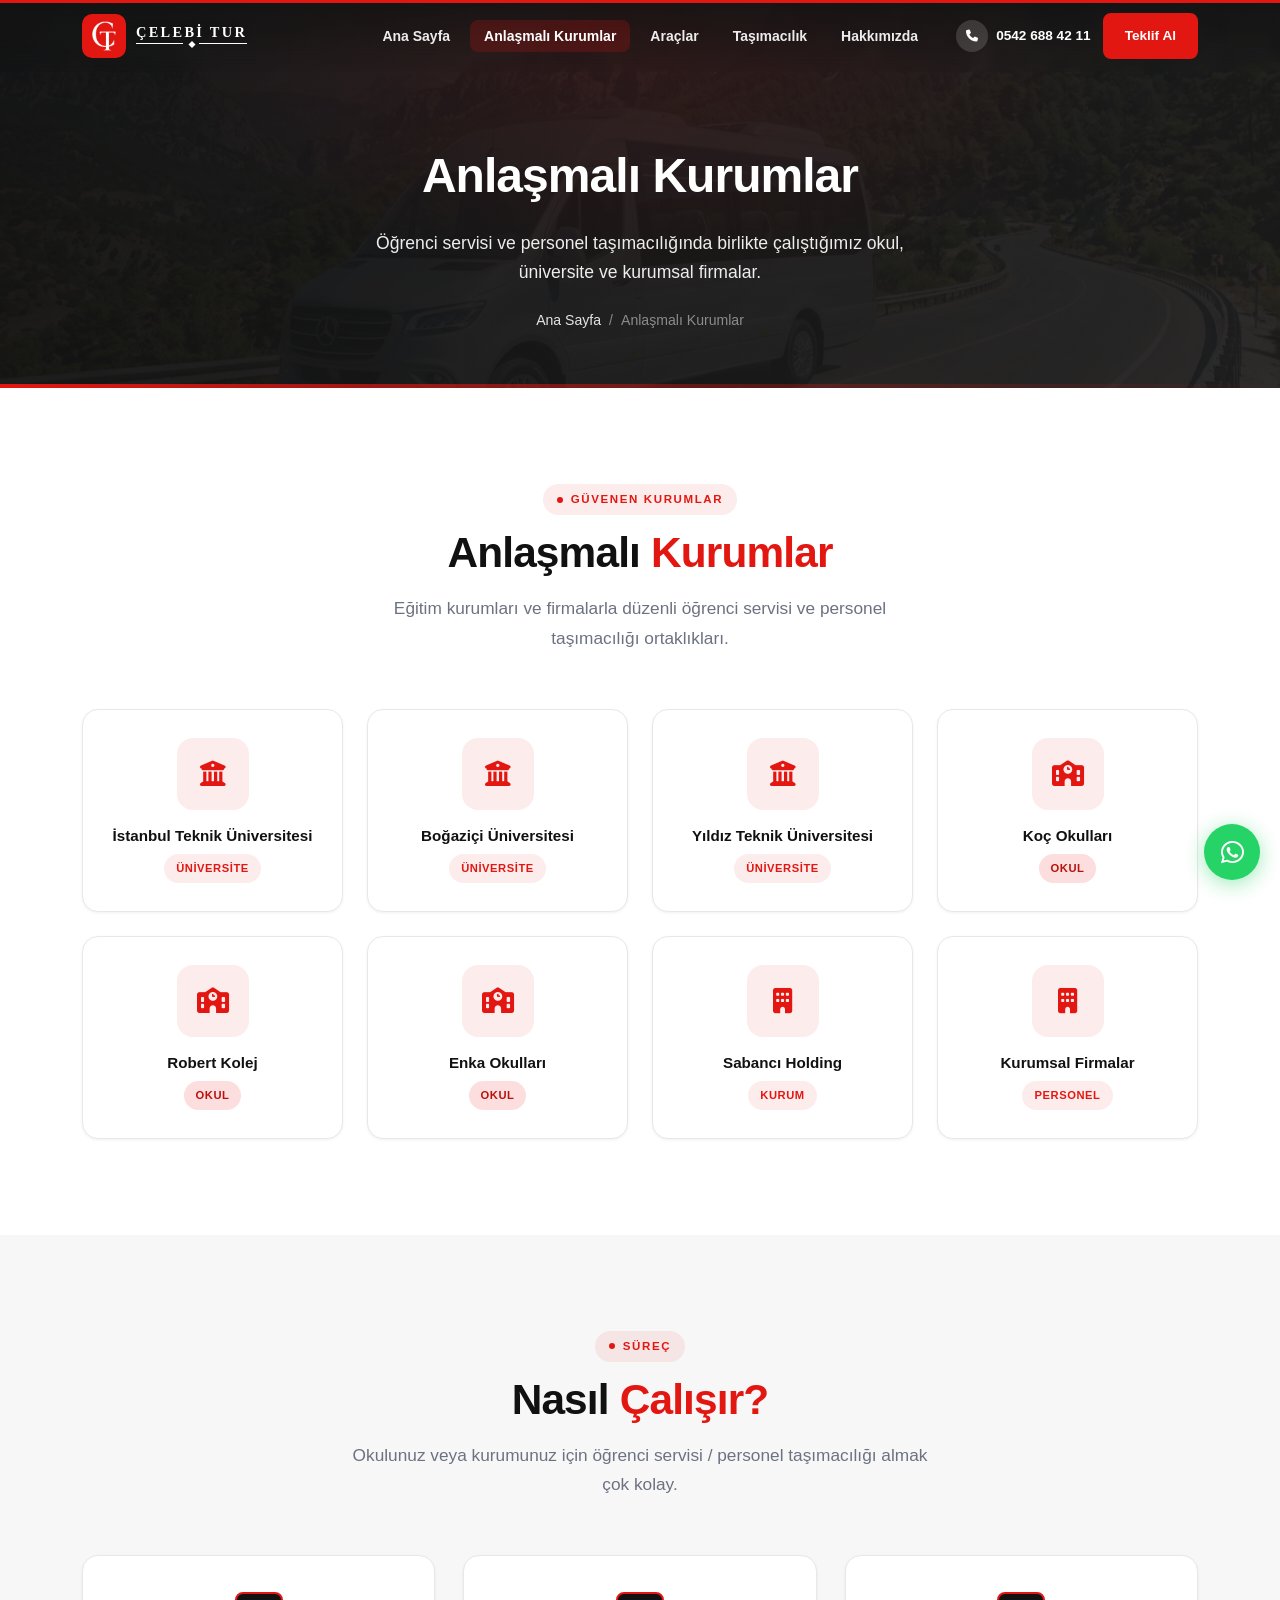
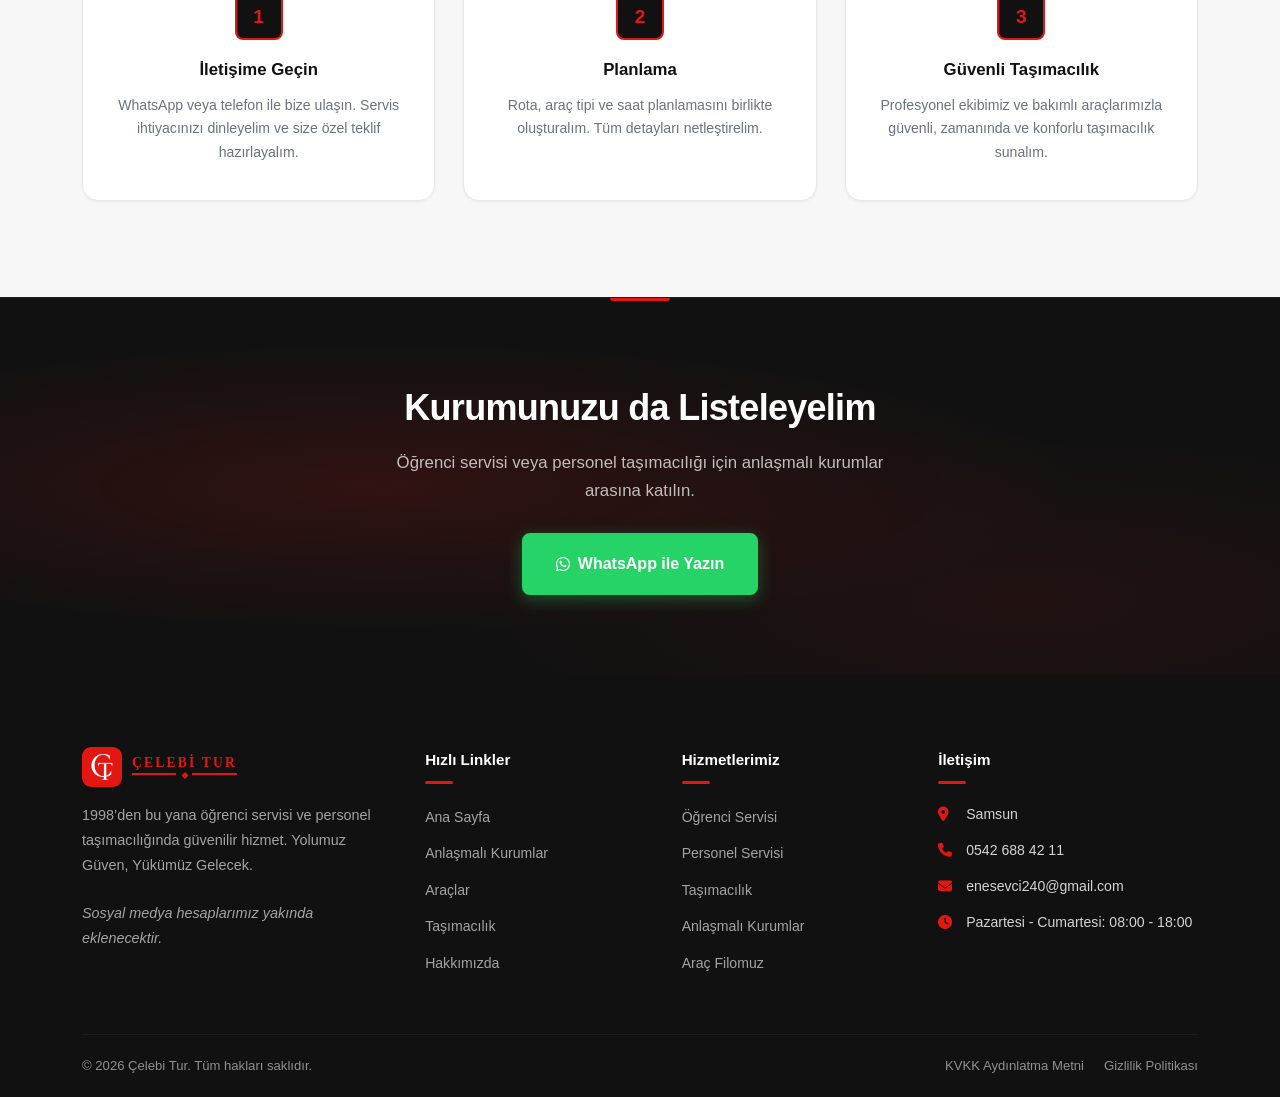
==== anlasmali-kurumlar/index.html @ 83444b08 "logo updates" ====
<!DOCTYPE html>
<html lang="tr">
<head>
  <meta charset="UTF-8">
  <meta name="viewport" content="width=device-width, initial-scale=1.0, viewport-fit=cover">
  <meta http-equiv="X-Content-Type-Options" content="nosniff">
  <meta name="referrer" content="strict-origin-when-cross-origin">
  <meta http-equiv="Content-Security-Policy" content="default-src 'self'; style-src 'self' https://fonts.googleapis.com https://cdnjs.cloudflare.com 'unsafe-inline'; font-src 'self' https://fonts.gstatic.com https://cdnjs.cloudflare.com data:; script-src 'self'; img-src 'self' data: https:; frame-src https://www.google.com; connect-src 'self' https://formspree.io; form-action https://formspree.io; base-uri 'self'; object-src 'none'; upgrade-insecure-requests;">
  <meta name="description" content="Çelebi Tur anlaşmalı kurumlar — Okullar, üniversiteler ve firmalar için öğrenci servisi ve personel taşımacılığı ortaklıkları.">
  <meta property="og:title" content="Anlaşmalı Kurumlar | Çelebi Tur">
  <meta property="og:description" content="Öğrenci servisi ve personel taşımacılığında güvendiğimiz okul ve kurumlarla çalışıyoruz.">
  <meta property="og:type" content="website">
  <link rel="canonical" href="https://celebiturturizm.com/anlasmali-kurumlar/">
  <meta property="og:url" content="https://celebiturturizm.com/anlasmali-kurumlar/">
  <meta property="og:image" content="https://celebiturturizm.com/images/logo-header.png">
  <title>Anlaşmalı Kurumlar | Çelebi Tur</title>
  <link rel="preconnect" href="https://fonts.googleapis.com">
  <link rel="preconnect" href="https://fonts.gstatic.com" crossorigin>
  <link href="https://fonts.googleapis.com/css2?family=Cinzel:wght@500;600;700&family=Plus+Jakarta+Sans:wght@400;500;600;700;800&display=swap" rel="stylesheet">
  <meta name="theme-color" content="#E31712">
    <link rel="stylesheet" href="https://cdnjs.cloudflare.com/ajax/libs/font-awesome/6.5.1/css/all.min.css" integrity="sha512-DTOQO9RWCH3ppGqcWaEA1BIZOC6xxalwEsw9c2QQeAIftl+Vegovlnee1c9QX4TctnWMn13TZye+giMm8e2LwA==" crossorigin="anonymous" referrerpolicy="no-referrer">
  <link rel="stylesheet" href="/css/style.css?v=20260712g">
  <link rel="stylesheet" href="/css/header.css?v=20260712i">
  <link rel="stylesheet" href="/css/footer.css?v=20260712h">
  <link rel="stylesheet" href="/css/components.css?v=20260712g">
  <link rel="stylesheet" href="/css/mobile.css?v=20260712g">
  <link rel="stylesheet" href="/css/pages/kurumlar.css?v=20260712g">
  <link rel="icon" href="/images/favicon.svg" type="image/svg+xml">
  <link rel="icon" href="/images/apple-touch-icon.png" sizes="180x180">
  <link rel="apple-touch-icon" href="/images/apple-touch-icon.png">
</head>
<body>
  <a href="#main-content" class="skip-link">İçeriğe geç</a>

  <header class="header">
    <div class="container header-inner">
      <a href="/" class="logo">
        <img src="/images/logo-mark.png?v=5" alt="Çelebi Tur" class="logo-icon" width="44" height="44">
        <span class="logo-text">ÇELEBİ TUR</span>
      </a>
      <nav class="nav" aria-label="Ana menü">
                        <ul class="nav-links">
          <li><a href="/" class="nav-link">Ana Sayfa</a></li>
          <li><a href="/anlasmali-kurumlar/" class="nav-link">Anlaşmalı Kurumlar</a></li>
          <li><a href="/araclar/" class="nav-link">Araçlar</a></li>
          <li><a href="/turlar/" class="nav-link">Taşımacılık</a></li>
          <li><a href="/hakkimizda/" class="nav-link">Hakkımızda</a></li>
        </ul>
        <div class="header-actions">
          <a href="#" class="header-phone" data-phone-tel><i class="fas fa-phone" aria-hidden="true"></i> <span data-phone>0542 688 42 11</span></a>
          <a href="#" class="btn btn--accent btn--sm" data-whatsapp-quote>Teklif Al</a>
          <button class="hamburger" aria-label="Menüyü aç/kapat" aria-expanded="false"><span></span><span></span><span></span></button>
        </div>
      </nav>
    </div>
  </header>

  <main id="main-content">
    <section class="page-hero">
      <div class="container">
        <h1 class="page-hero__title">Anlaşmalı Kurumlar</h1>
        <p class="page-hero__subtitle">Öğrenci servisi ve personel taşımacılığında birlikte çalıştığımız okul, üniversite ve kurumsal firmalar.</p>
        <nav class="breadcrumb" aria-label="Breadcrumb">
          <a href="/">Ana Sayfa</a>
          <span>/</span>
          <span>Anlaşmalı Kurumlar</span>
        </nav>
      </div>
    </section>

    <section class="section">
      <div class="container">
        <div class="section-header animate-on-scroll">
          <span class="section-label">Güvenen Kurumlar</span>
          <h2 class="section-title">Anlaşmalı <span>Kurumlar</span></h2>
          <p class="section-subtitle">Eğitim kurumları ve firmalarla düzenli öğrenci servisi ve personel taşımacılığı ortaklıkları.</p>
        </div>
        <div class="grid-4 institutions-grid">
          <div class="institution-card animate-on-scroll">
            <div class="institution-card__logo"><i class="fas fa-university"></i></div>
            <h3 class="institution-card__name">İstanbul Teknik Üniversitesi</h3>
            <span class="badge badge--primary institution-card__type">Üniversite</span>
          </div>
          <div class="institution-card animate-on-scroll">
            <div class="institution-card__logo"><i class="fas fa-university"></i></div>
            <h3 class="institution-card__name">Boğaziçi Üniversitesi</h3>
            <span class="badge badge--primary institution-card__type">Üniversite</span>
          </div>
          <div class="institution-card animate-on-scroll">
            <div class="institution-card__logo"><i class="fas fa-university"></i></div>
            <h3 class="institution-card__name">Yıldız Teknik Üniversitesi</h3>
            <span class="badge badge--primary institution-card__type">Üniversite</span>
          </div>
          <div class="institution-card animate-on-scroll">
            <div class="institution-card__logo"><i class="fas fa-school"></i></div>
            <h3 class="institution-card__name">Koç Okulları</h3>
            <span class="badge badge--accent institution-card__type">Okul</span>
          </div>
          <div class="institution-card animate-on-scroll">
            <div class="institution-card__logo"><i class="fas fa-school"></i></div>
            <h3 class="institution-card__name">Robert Kolej</h3>
            <span class="badge badge--accent institution-card__type">Okul</span>
          </div>
          <div class="institution-card animate-on-scroll">
            <div class="institution-card__logo"><i class="fas fa-school"></i></div>
            <h3 class="institution-card__name">Enka Okulları</h3>
            <span class="badge badge--accent institution-card__type">Okul</span>
          </div>
          <div class="institution-card animate-on-scroll">
            <div class="institution-card__logo"><i class="fas fa-building"></i></div>
            <h3 class="institution-card__name">Sabancı Holding</h3>
            <span class="badge badge--primary institution-card__type">Kurum</span>
          </div>
          <div class="institution-card animate-on-scroll">
            <div class="institution-card__logo"><i class="fas fa-building"></i></div>
            <h3 class="institution-card__name">Kurumsal Firmalar</h3>
            <span class="badge badge--primary institution-card__type">Personel</span>
          </div>
        </div>
      </div>
    </section>

    <section class="section section--alt">
      <div class="container">
        <div class="section-header animate-on-scroll">
          <span class="section-label">Süreç</span>
          <h2 class="section-title">Nasıl <span>Çalışır?</span></h2>
          <p class="section-subtitle">Okulunuz veya kurumunuz için öğrenci servisi / personel taşımacılığı almak çok kolay.</p>
        </div>
        <div class="process-steps">
          <div class="process-step animate-on-scroll">
            <div class="process-step__number">1</div>
            <h3 class="process-step__title">İletişime Geçin</h3>
            <p class="process-step__text">WhatsApp veya telefon ile bize ulaşın. Servis ihtiyacınızı dinleyelim ve size özel teklif hazırlayalım.</p>
          </div>
          <div class="process-step animate-on-scroll">
            <div class="process-step__number">2</div>
            <h3 class="process-step__title">Planlama</h3>
            <p class="process-step__text">Rota, araç tipi ve saat planlamasını birlikte oluşturalım. Tüm detayları netleştirelim.</p>
          </div>
          <div class="process-step animate-on-scroll">
            <div class="process-step__number">3</div>
            <h3 class="process-step__title">Güvenli Taşımacılık</h3>
            <p class="process-step__text">Profesyonel ekibimiz ve bakımlı araçlarımızla güvenli, zamanında ve konforlu taşımacılık sunalım.</p>
          </div>
        </div>
      </div>
    </section>

    <section class="cta-banner">
      <div class="container animate-on-scroll">
        <h2 class="cta-banner__title">Kurumunuzu da Listeleyelim</h2>
        <p class="cta-banner__text">Öğrenci servisi veya personel taşımacılığı için anlaşmalı kurumlar arasına katılın.</p>
        <div class="cta-banner__actions">
          <a href="#" class="btn btn--whatsapp btn--lg" target="_blank" rel="noopener noreferrer" data-whatsapp data-whatsapp-msg="Merhaba, kurumumuz için öğrenci servisi veya personel taşımacılığı hakkında bilgi almak istiyorum.">
            <i class="fab fa-whatsapp"></i> WhatsApp ile Yazın
          </a>
        </div>
      </div>
    </section>
  </main>

  <footer class="footer">
    <div class="container">
      <div class="footer-grid">
        <div class="footer-brand">
                              <a href="/" class="logo logo--footer">
            <img src="/images/logo-mark.png?v=5" alt="Çelebi Tur" class="logo-icon" width="40" height="40">
            <span class="logo-text">ÇELEBİ TUR</span>
          </a>
          <p>1998’den bu yana öğrenci servisi ve personel taşımacılığında güvenilir hizmet. Yolumuz Güven, Yükümüz Gelecek.</p>
          <p class="footer-social-note">Sosyal medya hesaplarımız yakında eklenecektir.</p>
        </div>
        <div class="footer-col">
                              <h4>Hızlı Linkler</h4>
          <ul class="footer-links">
            <li><a href="/">Ana Sayfa</a></li>
            <li><a href="/anlasmali-kurumlar/">Anlaşmalı Kurumlar</a></li>
            <li><a href="/araclar/">Araçlar</a></li>
            <li><a href="/turlar/">Taşımacılık</a></li>
            <li><a href="/hakkimizda/">Hakkımızda</a></li>
          </ul>
        </div>
        <div class="footer-col">
                              <h4>Hizmetlerimiz</h4>
          <ul class="footer-links">
            <li><a href="/anlasmali-kurumlar/">Öğrenci Servisi</a></li>
            <li><a href="/araclar/">Personel Servisi</a></li>
            <li><a href="/turlar/">Taşımacılık</a></li>
            <li><a href="/anlasmali-kurumlar/">Anlaşmalı Kurumlar</a></li>
            <li><a href="/araclar/">Araç Filomuz</a></li>
          </ul>
        </div>
        <div class="footer-col">
          <h4>İletişim</h4>
          <ul class="footer-contact">
            <li><i class="fas fa-map-marker-alt" aria-hidden="true"></i> <a href="#" data-maps-link target="_blank" rel="noopener noreferrer"><span data-address>Samsun</span></a></li>
            <li><i class="fas fa-phone" aria-hidden="true"></i> <a href="#" data-phone-tel><span data-phone>0542 688 42 11</span></a></li>
            <li><i class="fas fa-envelope" aria-hidden="true"></i> <a href="#" data-email-link><span data-email>enesevci240@gmail.com</span></a></li>
            <li><i class="fas fa-clock" aria-hidden="true"></i> <span data-hours>Pazartesi - Cumartesi: 08:00 - 18:00</span></li>
          </ul>
        </div>
      </div>
      <div class="footer-bottom">
        <p>&copy; 2026 Çelebi Tur. Tüm hakları saklıdır.</p>
        <div class="footer-bottom-links">
                    <a href="/kvkk/">KVKK Aydınlatma Metni</a>
          <a href="/gizlilik/">Gizlilik Politikası</a>
        </div>
      </div>
    </div>
  </footer>

  <a href="#" class="whatsapp-float" data-whatsapp aria-label="WhatsApp ile iletişime geçin">
    <span class="whatsapp-float__tooltip">Bize Yazın</span>
    <i class="fab fa-whatsapp"></i>
  </a>

  <script src="/js/config.js?v=20260712g"></script>
  <script src="/js/main.js?v=20260712g"></script>
  <script src="/js/animations.js?v=20260712g"></script>
</body>
</html>
---- css/style.css ----
/* ============================================
   Çelebi Turizm — Design System (Kırmızı & Beyaz)
   ============================================ */

*, *::before, *::after {
  box-sizing: border-box;
  margin: 0;
  padding: 0;
}

:root {
  --color-primary: #E31712;
  --color-primary-dark: #B8120E;
  --color-primary-light: #FF4742;
  --color-primary-soft: rgba(227, 23, 18, 0.08);
  --color-primary-muted: rgba(227, 23, 18, 0.14);
  --color-accent: #E31712;
  --color-accent-hover: #B8120E;
  --color-dark: #111111;
  --color-dark-soft: #1C1C1C;
  --color-dark-muted: #2A2A2A;
  --color-bg: #FFFFFF;
  --color-bg-alt: #F7F7F7;
  --color-bg-warm: #F5F5F5;
  --color-text: #111111;
  --color-text-muted: #6B7280;
  --color-border: #E8E8E8;
  --color-white: #ffffff;
  --color-whatsapp: #25D366;

  --font-family: 'Plus Jakarta Sans', 'Inter', -apple-system, BlinkMacSystemFont, sans-serif;
  --container-max: 1180px;
  --header-height: 72px;
  --radius-sm: 8px;
  --radius-md: 16px;
  --radius-lg: 24px;
  --radius-xl: 32px;
  --shadow-sm: 0 1px 3px rgba(0, 0, 0, 0.06);
  --shadow-md: 0 12px 32px rgba(0, 0, 0, 0.08);
  --shadow-lg: 0 24px 48px rgba(0, 0, 0, 0.12);
  --shadow-red: 0 8px 24px rgba(227, 23, 18, 0.22);
  --transition: 0.25s cubic-bezier(0.4, 0, 0.2, 1);
  --safe-bottom: env(safe-area-inset-bottom, 0px);
  --safe-top: env(safe-area-inset-top, 0px);
  --safe-left: env(safe-area-inset-left, 0px);
  --safe-right: env(safe-area-inset-right, 0px);
}

html {
  scroll-behavior: smooth;
  scroll-padding-top: calc(var(--header-height) + 12px);
  font-size: 16px;
  -webkit-text-size-adjust: 100%;
}

body {
  font-family: var(--font-family);
  color: var(--color-text);
  background: var(--color-bg);
  line-height: 1.65;
  overflow-x: hidden;
  -webkit-font-smoothing: antialiased;
}

img {
  max-width: 100%;
  height: auto;
  display: block;
}

a {
  text-decoration: none;
  color: inherit;
  transition: color var(--transition);
}

ul {
  list-style: none;
}

.container {
  width: 100%;
  max-width: var(--container-max);
  margin: 0 auto;
  padding: 0 clamp(20px, 4.5vw, 32px);
}

.section {
  padding: clamp(56px, 8vw, 96px) 0;
  position: relative;
}

.section--alt {
  background: var(--color-bg-alt);
}

.section--warm {
  background: var(--color-bg-warm);
}

.section--dark {
  background: var(--color-dark);
  color: var(--color-white);
}

.section-header {
  text-align: center;
  margin-bottom: clamp(32px, 5vw, 56px);
}

.section-label {
  display: inline-flex;
  align-items: center;
  gap: 8px;
  font-size: 0.72rem;
  font-weight: 700;
  letter-spacing: 0.14em;
  text-transform: uppercase;
  color: var(--color-primary);
  margin-bottom: 14px;
  padding: 6px 14px;
  background: var(--color-primary-soft);
  border-radius: 50px;
}

.section-label::before {
  content: '';
  width: 6px;
  height: 6px;
  background: var(--color-primary);
  border-radius: 50%;
}

.section-title {
  font-size: clamp(1.65rem, 4.5vw, 2.65rem);
  font-weight: 800;
  color: var(--color-text);
  line-height: 1.15;
  letter-spacing: -0.02em;
}

.section-title span {
  color: var(--color-primary);
}

.section-subtitle {
  font-size: clamp(0.95rem, 2vw, 1.08rem);
  color: var(--color-text-muted);
  max-width: 580px;
  margin: 16px auto 0;
  line-height: 1.7;
}

/* Page Hero — koyu zemin, kırmızı vurgu */
.page-hero {
  background-color: var(--color-dark);
  background-image:
    linear-gradient(135deg, rgba(17, 17, 17, 0.97) 0%, rgba(28, 28, 28, 0.92) 100%),
    url('../images/hero.webp');
  background-size: cover;
  background-position: center;
  padding: calc(var(--header-height) + 64px) 0 56px;
  text-align: center;
  color: var(--color-white);
  position: relative;
  overflow: hidden;
}

.page-hero::before {
  content: '';
  position: absolute;
  inset: 0;
  background: radial-gradient(ellipse at 50% 0%, rgba(227, 23, 18, 0.12) 0%, transparent 55%);
  pointer-events: none;
}

.page-hero::after {
  content: '';
  position: absolute;
  bottom: 0;
  left: 0;
  right: 0;
  height: 4px;
  background: linear-gradient(90deg, var(--color-primary) 0%, rgba(227, 23, 18, 0.3) 60%, transparent 100%);
}

.page-hero .container {
  position: relative;
  z-index: 1;
}

.page-hero__title {
  font-size: clamp(1.85rem, 5vw, 3rem);
  font-weight: 800;
  margin-bottom: 14px;
  letter-spacing: -0.02em;
}

.page-hero__subtitle {
  font-size: clamp(0.95rem, 2vw, 1.1rem);
  opacity: 0.92;
  max-width: 560px;
  margin: 0 auto;
  line-height: 1.65;
}

.breadcrumb {
  display: flex;
  align-items: center;
  justify-content: center;
  flex-wrap: wrap;
  gap: 8px;
  margin-top: 22px;
  font-size: 0.88rem;
  opacity: 0.88;
}

.breadcrumb a:hover {
  color: var(--color-white);
  text-decoration: underline;
}

.breadcrumb span {
  opacity: 0.55;
}

/* Animations — visible by default; hide only after JS marks ready */
.animate-on-scroll {
  opacity: 1;
  transform: none;
  transition: opacity 0.55s ease, transform 0.55s ease;
}

html.js-anim .animate-on-scroll:not(.visible) {
  opacity: 0;
  transform: translateY(16px);
}

html.js-anim .animate-on-scroll.visible {
  opacity: 1;
  transform: none;
}

.text-accent {
  color: var(--color-primary);
}

.sr-only {
  position: absolute;
  width: 1px;
  height: 1px;
  padding: 0;
  margin: -1px;
  overflow: hidden;
  clip: rect(0, 0, 0, 0);
  border: 0;
}

.skip-link {
  position: absolute;
  top: -100%;
  left: 16px;
  z-index: 10000;
  padding: 12px 20px;
  background: var(--color-primary);
  color: var(--color-white);
  font-weight: 700;
  border-radius: var(--radius-sm);
  transition: top var(--transition);
}

.skip-link:focus {
  top: 16px;
  outline: 2px solid var(--color-white);
  outline-offset: 2px;
}

.footer-social-note {
  font-size: 0.82rem;
  opacity: 0.55;
  font-style: italic;
}

@media (prefers-reduced-motion: reduce) {
  html {
    scroll-behavior: auto;
  }

  .animate-on-scroll,
  html.js-anim .animate-on-scroll:not(.visible),
  html.js-anim .animate-on-scroll.visible {
    opacity: 1;
    transform: none;
    transition: none;
  }

  .partners-marquee__track {
    animation: none !important;
  }

  *,
  *::before,
  *::after {
    animation-duration: 0.01ms !important;
    animation-iteration-count: 1 !important;
    transition-duration: 0.01ms !important;
  }
}

.legal-content {
  max-width: 760px;
  margin: 0 auto;
}

.legal-content h2 {
  font-size: 1.25rem;
  margin: 28px 0 12px;
  color: var(--color-text);
}

.legal-content p {
  color: var(--color-text-muted);
  line-height: 1.75;
  margin-bottom: 12px;
}

/* Mobile menu backdrop */
.nav-backdrop {
  position: fixed;
  inset: 0;
  background: rgba(0, 0, 0, 0.5);
  z-index: 998;
  opacity: 0;
  visibility: hidden;
  transition: opacity var(--transition), visibility var(--transition);
  backdrop-filter: blur(4px);
}

.nav-backdrop.open {
  opacity: 1;
  visibility: visible;
}

@media (max-width: 768px) {
  .section {
    padding: 48px 0;
  }

  .page-hero {
    padding: calc(var(--header-height) + 48px) 0 40px;
  }
}

@media (max-width: 480px) {
  :root {
    --header-height: 64px;
  }
}
---- css/header.css ----
/* ============================================
   Header & Navigation
   ============================================ */

.header {
  position: fixed;
  top: 0;
  left: 0;
  right: 0;
  z-index: 1000;
  height: var(--header-height);
  transition: background var(--transition), box-shadow var(--transition), backdrop-filter var(--transition);
}

.header::after {
  content: '';
  position: absolute;
  top: 0;
  left: 0;
  right: 0;
  height: 3px;
  background: var(--color-primary);
  z-index: 1002;
}

.header:not(.scrolled) {
  background: linear-gradient(to bottom, rgba(17, 17, 17, 0.75) 0%, rgba(17, 17, 17, 0) 100%);
  backdrop-filter: blur(6px);
  -webkit-backdrop-filter: blur(6px);
}

.header.scrolled {
  background: rgba(255, 255, 255, 0.95);
  backdrop-filter: blur(12px);
  -webkit-backdrop-filter: blur(12px);
  box-shadow: var(--shadow-sm);
  border-bottom: 1px solid var(--color-border);
}

.header.scrolled .nav-link {
  color: var(--color-text);
}

.header.scrolled .nav-link:hover,
.header.scrolled .nav-link.active {
  color: var(--color-primary);
}

.header.scrolled .header-phone {
  color: var(--color-text);
}

.header-inner {
  display: flex;
  align-items: center;
  justify-content: space-between;
  height: var(--header-height);
  gap: 16px;
}

.logo {
  display: flex;
  align-items: center;
  gap: 10px;
  flex-shrink: 0;
  min-width: 0;
}

.logo-full {
  display: block;
  height: 44px;
  width: auto;
  max-width: min(240px, 58vw);
  object-fit: contain;
  object-position: left center;
  transition: filter var(--transition), opacity var(--transition);
}

.logo-icon {
  width: 44px;
  height: 44px;
  flex-shrink: 0;
  object-fit: contain;
  border-radius: 10px;
}

.logo-text {
  position: relative;
  display: inline-block;
  font-family: 'Cinzel', Georgia, 'Times New Roman', serif;
  font-size: clamp(0.72rem, 1.9vw, 0.9rem);
  font-weight: 600;
  color: var(--color-white);
  letter-spacing: 0.16em;
  line-height: 1.1;
  padding-bottom: 7px;
  transition: color var(--transition);
  white-space: nowrap;
  text-transform: uppercase;
}

.logo-text::after {
  content: '';
  position: absolute;
  left: 0;
  right: 0;
  bottom: 3px;
  height: 1.5px;
  /* iki ayrı çizgi — ortada baklava için boşluk */
  background: linear-gradient(
    to right,
    currentColor 0,
    currentColor calc(50% - 8px),
    transparent calc(50% - 8px),
    transparent calc(50% + 8px),
    currentColor calc(50% + 8px),
    currentColor 100%
  );
}

.logo-text::before {
  content: '';
  position: absolute;
  left: 50%;
  bottom: 0;
  width: 5px;
  height: 5px;
  background: currentColor;
  transform: translateX(-50%) rotate(45deg);
  z-index: 1;
}

.logo-text span {
  color: inherit;
}

/* Hero üzerinde beyaz; kaydırınca (beyaz header) kırmızı */
.header:not(.scrolled) .logo-text {
  color: var(--color-white);
  text-shadow: 0 1px 8px rgba(0, 0, 0, 0.25);
}

.header.scrolled .logo-text {
  color: var(--color-primary);
  text-shadow: none;
}

.nav {
  display: flex;
  align-items: center;
  gap: 24px;
  margin-left: auto;
}

.nav-links {
  display: flex;
  align-items: center;
  gap: 6px;
}

.nav-link {
  font-size: 0.875rem;
  font-weight: 600;
  color: rgba(255, 255, 255, 0.92);
  padding: 8px 14px;
  border-radius: var(--radius-sm);
  transition: color var(--transition), background var(--transition);
}

.nav-link::after {
  display: none;
}

.nav-link:hover {
  color: var(--color-white);
  background: rgba(255, 255, 255, 0.12);
}

.nav-link.active {
  color: var(--color-white);
  background: rgba(255, 255, 255, 0.1);
}

.header:not(.scrolled) .nav-link.active {
  background: rgba(227, 23, 18, 0.2);
  color: var(--color-white);
}

.header.scrolled .nav-link:hover {
  color: var(--color-primary);
  background: var(--color-primary-soft);
}

.header.scrolled .nav-link.active {
  color: var(--color-primary);
  background: var(--color-primary-soft);
}

.header-actions {
  display: flex;
  align-items: center;
  gap: 12px;
  flex-shrink: 0;
}

.header-phone {
  display: flex;
  align-items: center;
  gap: 8px;
  font-size: 0.85rem;
  font-weight: 700;
  color: var(--color-white);
  transition: color var(--transition);
  white-space: nowrap;
}

.header-phone i {
  width: 32px;
  height: 32px;
  display: flex;
  align-items: center;
  justify-content: center;
  background: rgba(255, 255, 255, 0.15);
  border-radius: 50%;
  font-size: 0.75rem;
}

.header.scrolled .header-phone i {
  background: var(--color-primary-soft);
  color: var(--color-primary);
}

.header-phone:hover {
  color: var(--color-white);
}

.header.scrolled .header-phone:hover {
  color: var(--color-primary);
}

.hamburger {
  display: none;
  flex-direction: column;
  justify-content: center;
  gap: 5px;
  width: 44px;
  height: 44px;
  background: none;
  border: none;
  cursor: pointer;
  padding: 10px;
  z-index: 1001;
  border-radius: var(--radius-sm);
  transition: background var(--transition);
}

.hamburger:hover {
  background: rgba(255, 255, 255, 0.1);
}

.header.scrolled .hamburger:hover {
  background: var(--color-primary-soft);
}

.hamburger span {
  display: block;
  width: 22px;
  height: 2px;
  background: var(--color-white);
  border-radius: 2px;
  transition: transform var(--transition), opacity var(--transition), background var(--transition);
  margin: 0 auto;
}

.header.scrolled .hamburger span {
  background: var(--color-primary);
}

.hamburger.open span:nth-child(1) {
  transform: translateY(7px) rotate(45deg);
}

.hamburger.open span:nth-child(2) {
  opacity: 0;
  transform: scaleX(0);
}

.hamburger.open span:nth-child(3) {
  transform: translateY(-7px) rotate(-45deg);
}

@media (max-width: 1024px) {
  .nav-links {
    gap: 2px;
  }

  .nav-link {
    padding: 8px 10px;
    font-size: 0.82rem;
  }

  .header-phone span,
  .header-phone {
    font-size: 0;
  }

  .header-phone i {
    width: 36px;
    height: 36px;
    font-size: 0.85rem;
  }
}

@media (max-width: 992px) {
  .hamburger {
    display: flex;
  }

  .nav-links {
    position: fixed;
    top: 0;
    right: -100%;
    width: min(300px, calc(100vw - 56px));
    height: 100dvh;
    height: 100vh;
    background: var(--color-white);
    flex-direction: column;
    align-items: stretch;
    padding: calc(var(--header-height) + var(--safe-top) + 16px) 16px calc(24px + var(--safe-bottom));
    gap: 2px;
    transition: right 0.35s cubic-bezier(0.4, 0, 0.2, 1);
    box-shadow: -8px 0 40px rgba(0, 0, 0, 0.12);
    overflow-y: auto;
    -webkit-overflow-scrolling: touch;
    z-index: 999;
    border-left: 1px solid var(--color-border);
  }

  .nav-links.open {
    right: 0;
  }

  .nav-link {
    color: var(--color-text);
    font-size: 0.95rem;
    font-weight: 600;
    padding: 15px 18px;
    margin: 0;
    border-radius: var(--radius-md);
    border-left: 3px solid transparent;
    display: flex;
    align-items: center;
    transition: color var(--transition), background var(--transition), border-color var(--transition);
  }

  .nav-link:hover {
    color: var(--color-text);
    background: var(--color-bg-alt);
    border-left-color: transparent;
  }

  .nav-link.active {
    color: var(--color-primary);
    background: var(--color-primary-soft);
    border-left-color: transparent;
    font-weight: 700;
    box-shadow: inset 3px 0 0 var(--color-primary);
  }

  .header.scrolled .nav-link,
  .header:not(.scrolled) .nav-link {
    color: var(--color-text);
  }

  .header.scrolled .nav-link.active,
  .header:not(.scrolled) .nav-link.active {
    color: var(--color-primary);
    background: var(--color-primary-soft);
    border-left-color: transparent;
    box-shadow: inset 3px 0 0 var(--color-primary);
  }

  .header.scrolled .nav-link:hover,
  .header:not(.scrolled) .nav-link:hover {
    color: var(--color-text);
    background: var(--color-bg-alt);
  }

  .header-phone {
    display: none;
  }

  .header-actions .btn--accent {
    display: none;
  }

  .nav-links::before {
    content: 'Menü';
    display: block;
    font-size: 0.68rem;
    font-weight: 700;
    letter-spacing: 0.14em;
    text-transform: uppercase;
    color: var(--color-text-muted);
    padding: 4px 18px 14px;
    border-bottom: 1px solid var(--color-border);
    margin-bottom: 10px;
  }

  .nav-mobile-cta {
    display: flex;
    flex-direction: column;
    gap: 10px;
    margin-top: auto;
    padding-top: 20px;
    border-top: 1px solid var(--color-border);
  }

  .nav-mobile-cta .btn {
    width: 100%;
    justify-content: center;
  }
}

.nav-mobile-cta {
  display: none;
}

@media (max-width: 480px) {
  .logo-full {
    height: 36px;
    max-width: min(200px, 54vw);
  }

  .logo-text {
    font-size: 0.68rem;
    letter-spacing: 0.12em;
  }

  .logo-icon {
    width: 38px;
    height: 38px;
    border-radius: 9px;
  }
}
---- css/footer.css ----
/* ============================================
   Footer
   ============================================ */

.footer {
  background: var(--color-dark);
  color: rgba(255, 255, 255, 0.82);
  padding-top: clamp(48px, 6vw, 72px);
}

.footer-grid {
  display: grid;
  grid-template-columns: 1.4fr 1fr 1fr 1.2fr;
  gap: clamp(28px, 4vw, 40px);
  padding-bottom: 48px;
}

.footer-brand .logo,
.logo--footer {
  display: inline-flex;
  align-items: center;
  gap: 10px;
  margin-bottom: 16px;
}

.footer-brand .logo-icon,
.logo--footer .logo-icon {
  width: 40px;
  height: 40px;
  border-radius: 9px;
}

.footer-brand .logo-text,
.logo--footer .logo-text {
  color: var(--color-primary);
  margin-bottom: 0;
  display: inline-block;
  font-family: 'Cinzel', Georgia, 'Times New Roman', serif;
  font-size: 0.85rem;
  font-weight: 600;
  letter-spacing: 0.16em;
  position: relative;
  padding-bottom: 7px;
}

.footer-brand .logo-text::after,
.logo--footer .logo-text::after {
  content: '';
  position: absolute;
  left: 0;
  right: 0;
  bottom: 3px;
  height: 1.5px;
  background: linear-gradient(
    to right,
    currentColor 0,
    currentColor calc(50% - 8px),
    transparent calc(50% - 8px),
    transparent calc(50% + 8px),
    currentColor calc(50% + 8px),
    currentColor 100%
  );
}

.footer-brand .logo-text::before,
.logo--footer .logo-text::before {
  content: '';
  position: absolute;
  left: 50%;
  bottom: 0;
  width: 5px;
  height: 5px;
  background: currentColor;
  transform: translateX(-50%) rotate(45deg);
  z-index: 1;
}

.footer-brand p {
  font-size: 0.9rem;
  line-height: 1.75;
  margin-bottom: 22px;
  opacity: 0.75;
  max-width: 300px;
}

.footer-social {
  display: flex;
  gap: 10px;
}

.footer-social a {
  width: 40px;
  height: 40px;
  border-radius: var(--radius-sm);
  background: rgba(255, 255, 255, 0.08);
  display: flex;
  align-items: center;
  justify-content: center;
  font-size: 0.9rem;
  transition: background var(--transition), transform var(--transition), color var(--transition);
}

.footer-social a:hover {
  background: var(--color-primary);
  transform: translateY(-2px);
}

.footer-col h4 {
  font-size: 0.95rem;
  font-weight: 700;
  color: var(--color-white);
  margin-bottom: 20px;
  position: relative;
  padding-bottom: 12px;
}

.footer-col h4::after {
  content: '';
  position: absolute;
  bottom: 0;
  left: 0;
  width: 28px;
  height: 3px;
  background: var(--color-primary);
  border-radius: 2px;
}

.footer-links li {
  margin-bottom: 10px;
}

.footer-links a {
  font-size: 0.88rem;
  opacity: 0.75;
  transition: opacity var(--transition), color var(--transition), padding-left var(--transition);
}

.footer-links a:hover {
  opacity: 1;
  color: var(--color-primary-light);
  padding-left: 4px;
}

.footer-contact li {
  display: flex;
  align-items: flex-start;
  gap: 12px;
  margin-bottom: 14px;
  font-size: 0.88rem;
  line-height: 1.55;
}

.footer-contact i {
  color: var(--color-primary);
  margin-top: 3px;
  flex-shrink: 0;
  width: 16px;
}

.footer-contact a:hover {
  color: var(--color-primary-light);
}

.footer-bottom {
  border-top: 1px solid rgba(255, 255, 255, 0.08);
  padding: 20px 0;
  display: flex;
  align-items: center;
  justify-content: space-between;
  flex-wrap: wrap;
  gap: 12px;
  font-size: 0.82rem;
  opacity: 0.65;
}

.footer-bottom-links {
  display: flex;
  gap: 20px;
  flex-wrap: wrap;
}

.footer-bottom-links a:hover {
  color: var(--color-primary-light);
}

@media (max-width: 992px) {
  .footer-grid {
    grid-template-columns: 1fr 1fr;
  }
}

@media (max-width: 576px) {
  .footer-grid {
    grid-template-columns: 1fr;
    gap: 32px;
  }

  .footer-brand p {
    max-width: none;
  }

  .footer-bottom {
    flex-direction: column;
    text-align: center;
    justify-content: center;
  }

  .footer-bottom-links {
    justify-content: center;
  }
}
---- css/components.css ----
/* ============================================
   Bileşenler — Butonlar, Kartlar, Badge
   ============================================ */

.btn {
  display: inline-flex;
  align-items: center;
  justify-content: center;
  gap: 8px;
  padding: 13px 28px;
  font-family: var(--font-family);
  font-size: 0.9rem;
  font-weight: 700;
  border-radius: var(--radius-sm);
  border: 2px solid transparent;
  cursor: pointer;
  transition: all var(--transition);
  white-space: nowrap;
  min-height: 48px;
}

.btn--primary {
  background: var(--color-primary);
  color: var(--color-white);
  border-color: var(--color-primary);
  box-shadow: var(--shadow-red);
}

.btn--primary:hover {
  background: var(--color-accent-hover);
  border-color: var(--color-accent-hover);
  transform: translateY(-2px);
  box-shadow: 0 12px 28px rgba(227, 23, 18, 0.35);
}

.btn--accent {
  background: var(--color-primary);
  color: var(--color-white);
  border-color: var(--color-primary);
}

.btn--accent:hover {
  background: var(--color-accent-hover);
  border-color: var(--color-accent-hover);
  transform: translateY(-2px);
  box-shadow: var(--shadow-red);
}

.btn--outline {
  background: transparent;
  color: var(--color-white);
  border-color: rgba(255, 255, 255, 0.45);
}

.btn--outline:hover {
  background: var(--color-white);
  color: var(--color-dark);
  border-color: var(--color-white);
}

.btn--outline-dark {
  background: transparent;
  color: var(--color-primary);
  border-color: var(--color-primary);
}

.btn--outline-dark:hover {
  background: var(--color-primary);
  color: var(--color-white);
}

.btn--white {
  background: var(--color-white);
  color: var(--color-primary);
  border-color: var(--color-white);
}

.btn--white:hover {
  background: var(--color-bg-alt);
  transform: translateY(-2px);
}

.btn--whatsapp {
  background: var(--color-whatsapp);
  color: var(--color-white);
  border-color: var(--color-whatsapp);
  box-shadow: 0 4px 16px rgba(37, 211, 102, 0.35);
}

.btn--whatsapp:hover {
  background: #1da851;
  border-color: #1da851;
  transform: translateY(-2px);
}

.btn--sm {
  padding: 10px 20px;
  font-size: 0.85rem;
  min-height: 42px;
}

.btn--lg {
  padding: 16px 32px;
  font-size: 1rem;
}

.card {
  background: var(--color-white);
  border-radius: var(--radius-md);
  overflow: hidden;
  box-shadow: var(--shadow-sm);
  border: 1px solid var(--color-border);
  transition: transform var(--transition), box-shadow var(--transition), border-color var(--transition);
}

.card:hover {
  transform: translateY(-4px);
  box-shadow: var(--shadow-md);
  border-color: rgba(227, 23, 18, 0.2);
}

.card__image {
  width: 100%;
  height: 220px;
  object-fit: cover;
}

.card__body {
  padding: 24px;
}

.card__title {
  font-size: 1.12rem;
  font-weight: 700;
  color: var(--color-text);
  margin-bottom: 10px;
}

.card__text {
  font-size: 0.9rem;
  color: var(--color-text-muted);
  margin-bottom: 16px;
  line-height: 1.65;
}

.card__link {
  display: inline-flex;
  align-items: center;
  gap: 6px;
  font-size: 0.88rem;
  font-weight: 700;
  color: var(--color-primary);
}

.card__link:hover {
  gap: 10px;
}

.badge {
  display: inline-block;
  padding: 5px 12px;
  font-size: 0.7rem;
  font-weight: 700;
  border-radius: 50px;
  text-transform: uppercase;
  letter-spacing: 0.05em;
}

.badge--primary {
  background: var(--color-primary-soft);
  color: var(--color-primary);
}

.badge--accent {
  background: var(--color-primary-muted);
  color: var(--color-primary-dark);
}

.badge--white {
  background: rgba(255, 255, 255, 0.2);
  color: var(--color-white);
}

.feature-box {
  text-align: center;
  padding: 28px 16px;
  transition: transform var(--transition);
}

.feature-box:hover {
  transform: translateY(-2px);
}

.feature-box__icon {
  width: 60px;
  height: 60px;
  margin: 0 auto 16px;
  background: var(--color-primary-soft);
  border-radius: var(--radius-md);
  display: flex;
  align-items: center;
  justify-content: center;
  font-size: 1.35rem;
  color: var(--color-primary);
  transition: all var(--transition);
}

.feature-box:hover .feature-box__icon {
  background: var(--color-primary);
  color: var(--color-white);
  box-shadow: var(--shadow-red);
}

.feature-box__title {
  font-size: 0.95rem;
  font-weight: 700;
  color: var(--color-text);
  margin-bottom: 8px;
}

.feature-box__text {
  font-size: 0.84rem;
  color: var(--color-text-muted);
  line-height: 1.55;
}

.stat-item {
  text-align: center;
  padding: 20px 12px;
  position: relative;
}

.stat-item:not(:last-child)::after {
  content: '';
  position: absolute;
  right: 0;
  top: 50%;
  transform: translateY(-50%);
  width: 1px;
  height: 48px;
  background: rgba(255, 255, 255, 0.1);
}

.stat-item__number {
  font-size: clamp(1.85rem, 4vw, 2.75rem);
  font-weight: 800;
  color: var(--color-primary);
  line-height: 1;
  margin-bottom: 8px;
  letter-spacing: -0.02em;
}

.stat-item__label {
  font-size: 0.88rem;
  color: rgba(255, 255, 255, 0.65);
  font-weight: 500;
}

.testimonial-card {
  background: var(--color-white);
  border-radius: var(--radius-md);
  padding: 28px;
  box-shadow: var(--shadow-sm);
  border: 1px solid var(--color-border);
  border-left: 4px solid var(--color-primary);
  position: relative;
  height: 100%;
  transition: box-shadow var(--transition), transform var(--transition);
}

.testimonial-card:hover {
  box-shadow: var(--shadow-md);
  transform: translateY(-2px);
}

.testimonial-card__quote {
  font-size: 1.75rem;
  color: var(--color-primary);
  opacity: 0.25;
  margin-bottom: 10px;
}

.testimonial-card__stars {
  color: var(--color-primary);
  margin-bottom: 14px;
  font-size: 0.8rem;
}

.testimonial-card__text {
  font-size: 0.92rem;
  color: var(--color-text-muted);
  line-height: 1.7;
  margin-bottom: 20px;
}

.testimonial-card__author {
  display: flex;
  align-items: center;
  gap: 12px;
  padding-top: 16px;
  border-top: 1px solid var(--color-border);
}

.testimonial-card__avatar {
  width: 44px;
  height: 44px;
  border-radius: 50%;
  object-fit: cover;
  border: 2px solid var(--color-primary-soft);
}

.testimonial-card__name {
  font-weight: 700;
  font-size: 0.92rem;
  color: var(--color-text);
}

.testimonial-card__role {
  font-size: 0.78rem;
  color: var(--color-primary);
  font-weight: 600;
}

.whatsapp-float {
  position: fixed;
  bottom: calc(20px + var(--safe-bottom));
  right: 20px;
  z-index: 999;
  width: 56px;
  height: 56px;
  background: var(--color-whatsapp);
  border-radius: 50%;
  display: flex;
  align-items: center;
  justify-content: center;
  color: var(--color-white);
  font-size: 1.65rem;
  box-shadow: 0 4px 20px rgba(37, 211, 102, 0.45);
  transition: transform var(--transition), box-shadow var(--transition);
}

.whatsapp-float:hover {
  transform: scale(1.06);
  box-shadow: 0 6px 28px rgba(37, 211, 102, 0.55);
}

.whatsapp-float__tooltip {
  display: none;
}

.cta-banner {
  background: var(--color-dark);
  padding: clamp(48px, 8vw, 80px) 0;
  text-align: center;
  color: var(--color-white);
  position: relative;
  overflow: hidden;
  border-top: 1px solid rgba(255, 255, 255, 0.06);
}

.cta-banner::before {
  content: '';
  position: absolute;
  inset: 0;
  background:
    radial-gradient(ellipse at 30% 50%, rgba(227, 23, 18, 0.15) 0%, transparent 55%),
    radial-gradient(ellipse at 80% 80%, rgba(227, 23, 18, 0.08) 0%, transparent 40%);
  pointer-events: none;
}

.cta-banner::after {
  content: '';
  position: absolute;
  top: 0;
  left: 50%;
  transform: translateX(-50%);
  width: 60px;
  height: 3px;
  background: var(--color-primary);
  border-radius: 0 0 4px 4px;
}

.cta-banner .container {
  position: relative;
  z-index: 1;
}

.cta-banner__title {
  font-size: clamp(1.45rem, 3.5vw, 2.25rem);
  font-weight: 800;
  margin-bottom: 12px;
  letter-spacing: -0.02em;
}

.cta-banner__text {
  font-size: clamp(0.95rem, 2vw, 1.05rem);
  color: rgba(255, 255, 255, 0.72);
  margin-bottom: 28px;
  max-width: 520px;
  margin-left: auto;
  margin-right: auto;
  line-height: 1.65;
}

.cta-banner__actions {
  display: flex;
  gap: 12px;
  justify-content: center;
  flex-wrap: wrap;
}

.form-group {
  margin-bottom: 18px;
}

.form-group label {
  display: block;
  font-size: 0.88rem;
  font-weight: 700;
  color: var(--color-text);
  margin-bottom: 6px;
}

.form-control {
  width: 100%;
  padding: 14px 16px;
  font-family: var(--font-family);
  font-size: 1rem;
  border: 1.5px solid var(--color-border);
  border-radius: var(--radius-sm);
  background: var(--color-white);
  color: var(--color-text);
  transition: border-color var(--transition), box-shadow var(--transition);
  min-height: 48px;
}

.form-control:focus {
  outline: none;
  border-color: var(--color-primary);
  box-shadow: 0 0 0 4px var(--color-primary-soft);
}

textarea.form-control {
  min-height: 130px;
  resize: vertical;
}

.grid-2 {
  display: grid;
  grid-template-columns: repeat(2, 1fr);
  gap: clamp(20px, 3vw, 32px);
}

.grid-3 {
  display: grid;
  grid-template-columns: repeat(3, 1fr);
  gap: clamp(20px, 3vw, 28px);
}

.grid-4 {
  display: grid;
  grid-template-columns: repeat(4, 1fr);
  gap: clamp(16px, 2.5vw, 24px);
}

@media (max-width: 992px) {
  .grid-3 {
    grid-template-columns: repeat(2, 1fr);
  }

  .grid-4 {
    grid-template-columns: repeat(2, 1fr);
  }

  .stat-item:not(:last-child)::after {
    display: none;
  }
}

@media (max-width: 576px) {
  .grid-2,
  .grid-3 {
    grid-template-columns: 1fr;
  }

  .grid-4 {
    grid-template-columns: repeat(2, 1fr);
    gap: 12px;
  }

  .btn--lg {
    width: 100%;
  }

  .cta-banner__actions .btn {
    width: 100%;
    max-width: 320px;
  }

  .whatsapp-float {
    width: 52px;
    height: 52px;
    font-size: 1.5rem;
    right: 16px;
    bottom: calc(16px + var(--safe-bottom));
  }
}
---- css/mobile.css ----
/* ============================================
   Mobil Optimizasyonlar
   ============================================ */

:root {
  --safe-top: env(safe-area-inset-top, 0px);
  --safe-left: env(safe-area-inset-left, 0px);
  --safe-right: env(safe-area-inset-right, 0px);
  --mobile-gutter: 20px;
}

a,
button,
.btn,
.hamburger,
.tour-tab,
.nav-link {
  -webkit-tap-highlight-color: rgba(227, 23, 18, 0.12);
}

input,
select,
textarea,
.form-control {
  font-size: 16px;
}

@media (max-width: 992px) {
  :root {
    --mobile-gutter: 24px;
  }

  .container {
    padding-left: max(var(--mobile-gutter), var(--safe-left));
    padding-right: max(var(--mobile-gutter), var(--safe-right));
  }

  .footer {
    padding-bottom: calc(80px + var(--safe-bottom));
  }

  .header-inner {
    gap: 10px;
  }

  .logo-text {
    max-width: none;
    overflow: visible;
    text-overflow: clip;
  }

  .logo-full {
    max-width: min(220px, 52vw);
    height: 40px;
  }

  .section {
    padding: 52px 0;
  }

  .section-header {
    margin-bottom: 36px;
    padding: 0;
  }

  .section-subtitle {
    padding: 0;
  }
}

@media (max-width: 768px) {
  :root {
    --mobile-gutter: 24px;
  }

  .hero__content.container {
    padding-left: max(24px, var(--safe-left));
    padding-right: max(24px, var(--safe-right));
  }

  .section {
    padding: 48px 0;
  }

  .section-header {
    padding: 0;
    margin-bottom: 28px;
  }

  .section-title {
    font-size: clamp(1.45rem, 5.5vw, 2rem);
    word-wrap: break-word;
    padding: 0;
  }

  .section-subtitle {
    font-size: 0.92rem;
    padding: 0;
    line-height: 1.65;
    max-width: 36em;
    margin-left: auto;
    margin-right: auto;
  }

  .page-hero {
    padding-bottom: 44px;
  }

  .page-hero__title {
    font-size: clamp(1.55rem, 6vw, 2.2rem);
    padding: 0;
  }

  .page-hero__subtitle {
    font-size: 0.92rem;
    padding: 0;
    line-height: 1.65;
  }

  .stats-section {
    padding: 40px 0;
  }

  .stats-section .grid-4 {
    grid-template-columns: repeat(2, 1fr);
    gap: 10px;
  }

  .stat-item {
    padding: 16px 8px;
  }

  .stat-item__number {
    font-size: clamp(1.45rem, 6vw, 1.9rem);
  }

  .stat-item__label {
    font-size: 0.78rem;
  }

  /* Yorumlar: mobilde kompakt dikey liste, kenar boşluklu */
  .section--alt .grid-3 .testimonial-card {
    padding: 20px 18px;
  }

  .testimonial-card__text {
    font-size: 0.88rem;
  }

  .cta-banner {
    padding: 48px 0;
  }

  .cta-banner__text {
    padding: 0;
  }

  .cta-banner__actions {
    flex-direction: column;
    align-items: stretch;
    padding: 0;
    width: 100%;
  }

  .cta-banner__actions .btn {
    width: 100%;
    max-width: none;
  }

  .contact-section .map-container {
    order: -1;
  }

  .map-container {
    min-height: 0;
  }

  .map-container iframe {
    height: 260px;
    min-height: 240px;
  }

  .contact-form-wrapper {
    padding: 22px 18px;
  }

  .contact-info-list li {
    font-size: 0.85rem;
    word-break: break-word;
  }

  .footer-bottom-links {
    gap: 12px 16px;
    font-size: 0.8rem;
  }

  .vehicle-card__body,
  .tour-card__body {
    padding: 18px;
  }

  .vehicle-card__features {
    gap: 6px;
  }

  .vehicle-card__feature {
    font-size: 0.72rem;
    padding: 5px 10px;
  }

  .team-card__photo {
    height: 200px;
  }

  .value-card {
    padding: 20px 14px;
  }

  .about-preview__content {
    padding: 0;
  }

  .about-preview__list li {
    font-size: 0.88rem;
  }

  .service-card__body {
    padding: 32px 18px 20px;
  }

  .card__body {
    padding: 20px 18px;
  }

  .features-bar {
    margin-top: 20px;
    padding-top: 12px;
  }

  .features-bar__inner {
    margin-inline: 0;
  }
}

@media (max-width: 480px) {
  :root {
    --mobile-gutter: 22px;
    --header-height: 60px;
  }

  .hero__content.container {
    padding-left: max(22px, var(--safe-left));
    padding-right: max(22px, var(--safe-right));
  }

  .btn {
    white-space: normal;
    text-align: center;
    line-height: 1.35;
    padding: 12px 18px;
  }

  .btn--lg {
    padding: 14px 20px;
    font-size: 0.95rem;
  }

  .hero {
    min-height: 86svh;
    min-height: 86vh;
    align-items: flex-end;
  }

  .hero__content {
    padding-top: calc(var(--header-height) + 28px + var(--safe-top));
    padding-bottom: 36px;
    width: 100%;
  }

  .hero__badge {
    font-size: 0.68rem;
    padding: 7px 14px 7px 12px;
    margin-bottom: 14px;
  }

  .hero__title {
    font-size: 1.6rem;
    margin-bottom: 12px;
    line-height: 1.18;
  }

  .hero__title span {
    display: inline;
    margin-top: 0;
  }

  .hero__subtitle {
    font-size: 0.88rem;
    margin-bottom: 22px;
    line-height: 1.65;
  }

  .hero__actions {
    gap: 10px;
  }

  .features-bar {
    margin-top: 28px;
    padding-top: 4px;
  }

  .service-card__image {
    height: 190px;
  }

  .service-card__icon {
    top: 158px;
  }

  .about-preview__badge {
    top: 10px;
    right: 10px;
    padding: 12px 14px;
  }

  .about-preview__badge-number {
    font-size: 1.5rem;
  }

  .partners-marquee {
    padding: 28px 0;
  }

  .partners-marquee__item {
    min-width: 130px;
    padding: 12px 20px;
    font-size: 0.82rem;
  }

  .whatsapp-float {
    width: 54px;
    height: 54px;
    right: max(16px, var(--safe-right));
    bottom: calc(16px + var(--safe-bottom));
  }

  .tour-tabs {
    max-width: 100%;
    margin-left: 0;
    margin-right: 0;
  }

  .tour-tab {
    min-width: 0;
    font-size: 0.85rem;
    padding: 12px 14px;
  }

  .breadcrumb {
    font-size: 0.82rem;
  }

  .safety-item {
    padding: 20px 14px;
  }

  .process-step {
    padding: 22px 18px;
  }
}

@media (max-width: 360px) {
  :root {
    --mobile-gutter: 18px;
  }

  .logo-full {
    height: 32px;
    max-width: min(170px, 48vw);
  }

  .logo-icon {
    width: 32px;
    height: 32px;
  }

  .hero__title {
    font-size: 1.42rem;
  }

  .features-bar__inner {
    gap: 6px;
    padding: 8px;
  }

  .feature-box {
    padding: 14px 8px;
  }
}

/* Masaüstü görünümü koru — sadece mobil breakpoint'lerde geçerli */
---- css/pages/kurumlar.css ----
/* Anlaşmalı Kurumlar */

.institutions-grid {
  gap: clamp(12px, 3vw, 24px);
}

.institution-card {
  background: var(--color-white);
  border-radius: var(--radius-md);
  padding: 28px 20px;
  text-align: center;
  box-shadow: var(--shadow-sm);
  border: 1px solid var(--color-border);
  transition: transform var(--transition), box-shadow var(--transition), border-color var(--transition);
  height: 100%;
  display: flex;
  flex-direction: column;
  align-items: center;
  justify-content: center;
}

.institution-card:hover {
  transform: translateY(-4px);
  box-shadow: var(--shadow-md);
  border-color: rgba(227, 23, 18, 0.3);
}

.institution-card__logo {
  width: 72px;
  height: 72px;
  margin: 0 auto 16px;
  background: var(--color-primary-soft);
  border-radius: var(--radius-md);
  display: flex;
  align-items: center;
  justify-content: center;
  font-size: 1.6rem;
  color: var(--color-primary);
  transition: background var(--transition), color var(--transition);
  flex-shrink: 0;
}

.institution-card:hover .institution-card__logo {
  background: var(--color-primary);
  color: var(--color-white);
}

.institution-card__name {
  font-size: 0.95rem;
  font-weight: 700;
  color: var(--color-text);
  margin-bottom: 8px;
  line-height: 1.35;
  hyphens: auto;
}

.institution-card__type {
  margin-top: auto;
}

.process-steps {
  display: grid;
  grid-template-columns: repeat(3, 1fr);
  gap: clamp(20px, 3vw, 28px);
}

.process-step {
  text-align: center;
  padding: clamp(24px, 4vw, 36px) 20px;
  background: var(--color-white);
  border-radius: var(--radius-md);
  box-shadow: var(--shadow-sm);
  border: 1px solid var(--color-border);
  position: relative;
  transition: transform var(--transition), border-color var(--transition);
}

.process-step:hover {
  transform: translateY(-3px);
  border-color: rgba(227, 23, 18, 0.2);
}

.process-step__number {
  width: 48px;
  height: 48px;
  background: var(--color-dark);
  color: var(--color-primary);
  border: 2px solid var(--color-primary);
  border-radius: var(--radius-sm);
  display: flex;
  align-items: center;
  justify-content: center;
  font-size: 1.2rem;
  font-weight: 800;
  margin: 0 auto 16px;
  transition: all var(--transition);
}

.process-step:hover .process-step__number {
  background: var(--color-primary);
  color: var(--color-white);
}

.process-step__title {
  font-size: 1.05rem;
  font-weight: 700;
  color: var(--color-text);
  margin-bottom: 10px;
}

.process-step__text {
  font-size: 0.88rem;
  color: var(--color-text-muted);
  line-height: 1.65;
}

@media (max-width: 768px) {
  .institutions-grid {
    grid-template-columns: repeat(2, 1fr);
    gap: 12px;
  }

  .institution-card {
    padding: 18px 12px;
    border-radius: var(--radius-sm);
  }

  .institution-card__logo {
    width: 52px;
    height: 52px;
    font-size: 1.2rem;
    margin-bottom: 10px;
    border-radius: var(--radius-sm);
  }

  .institution-card__name {
    font-size: 0.78rem;
    margin-bottom: 6px;
    line-height: 1.3;
  }

  .institution-card .badge {
    font-size: 0.62rem;
    padding: 4px 8px;
  }

  .process-steps {
    grid-template-columns: 1fr;
  }
}

@media (max-width: 380px) {
  .institutions-grid {
    gap: 10px;
  }

  .institution-card {
    padding: 14px 10px;
  }

  .institution-card__logo {
    width: 44px;
    height: 44px;
    font-size: 1rem;
  }

  .institution-card__name {
    font-size: 0.72rem;
  }
}
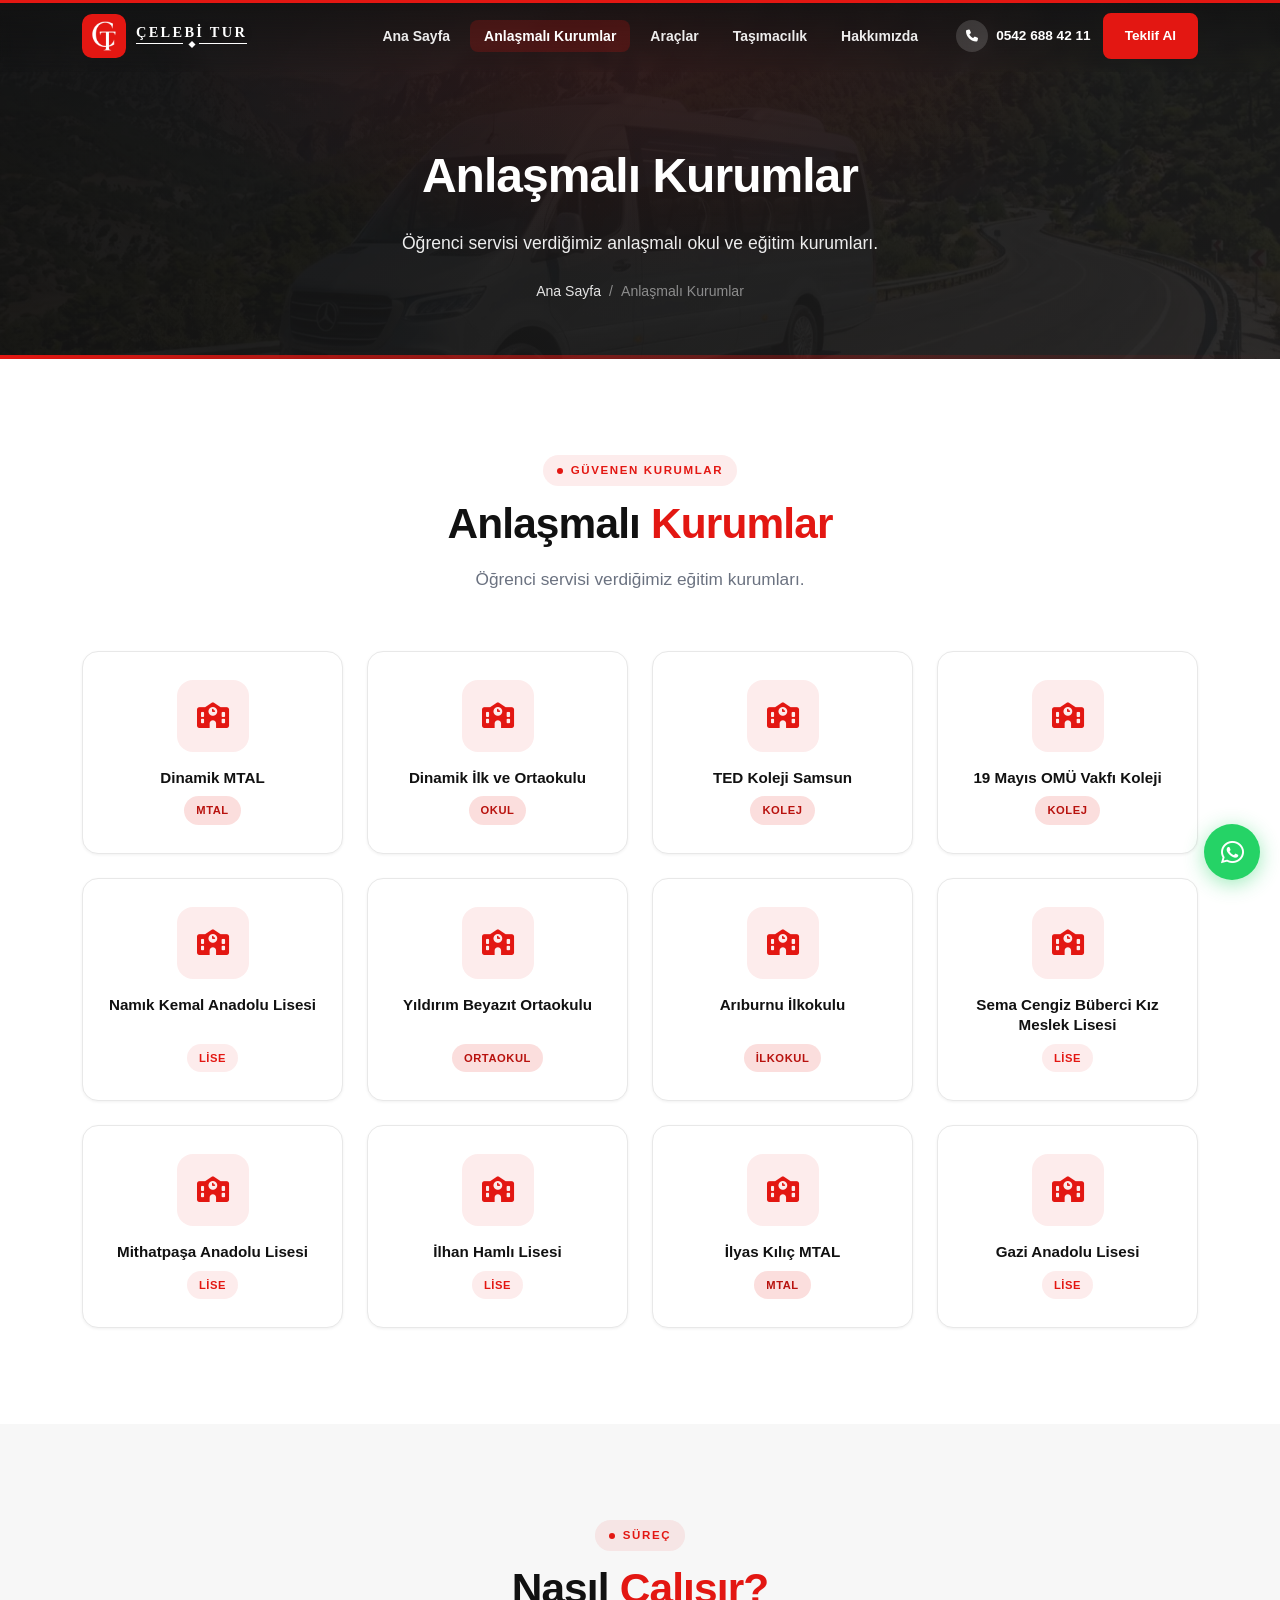
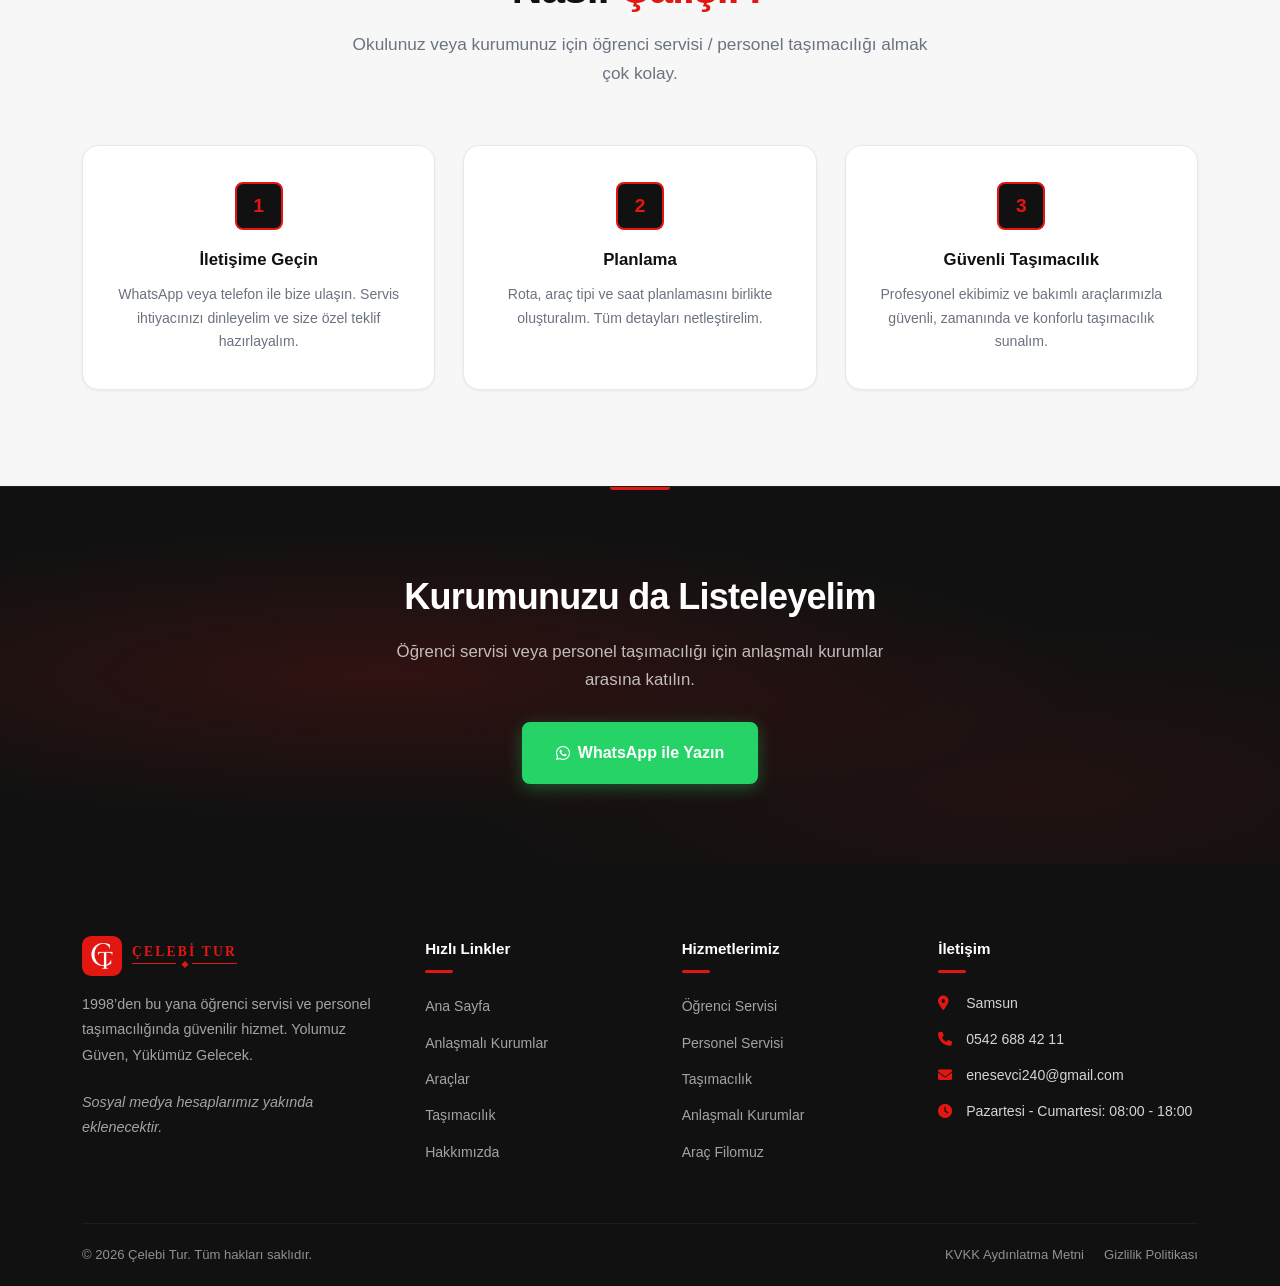
==== commit 3e5e6c4c: "anlaşmalı kurumlar" ====
--- a/anlasmali-kurumlar/index.html
+++ b/anlasmali-kurumlar/index.html
@@ -59,7 +59,7 @@
     <section class="page-hero">
       <div class="container">
         <h1 class="page-hero__title">Anlaşmalı Kurumlar</h1>
-        <p class="page-hero__subtitle">Öğrenci servisi ve personel taşımacılığında birlikte çalıştığımız okul, üniversite ve kurumsal firmalar.</p>
+        <p class="page-hero__subtitle">Öğrenci servisi verdiğimiz anlaşmalı okul ve eğitim kurumları.</p>
         <nav class="breadcrumb" aria-label="Breadcrumb">
           <a href="/">Ana Sayfa</a>
           <span>/</span>
@@ -73,48 +73,68 @@
         <div class="section-header animate-on-scroll">
           <span class="section-label">Güvenen Kurumlar</span>
           <h2 class="section-title">Anlaşmalı <span>Kurumlar</span></h2>
-          <p class="section-subtitle">Eğitim kurumları ve firmalarla düzenli öğrenci servisi ve personel taşımacılığı ortaklıkları.</p>
+          <p class="section-subtitle">Öğrenci servisi verdiğimiz eğitim kurumları.</p>
         </div>
         <div class="grid-4 institutions-grid">
           <div class="institution-card animate-on-scroll">
-            <div class="institution-card__logo"><i class="fas fa-university"></i></div>
-            <h3 class="institution-card__name">İstanbul Teknik Üniversitesi</h3>
-            <span class="badge badge--primary institution-card__type">Üniversite</span>
-          </div>
-          <div class="institution-card animate-on-scroll">
-            <div class="institution-card__logo"><i class="fas fa-university"></i></div>
-            <h3 class="institution-card__name">Boğaziçi Üniversitesi</h3>
-            <span class="badge badge--primary institution-card__type">Üniversite</span>
-          </div>
-          <div class="institution-card animate-on-scroll">
-            <div class="institution-card__logo"><i class="fas fa-university"></i></div>
-            <h3 class="institution-card__name">Yıldız Teknik Üniversitesi</h3>
-            <span class="badge badge--primary institution-card__type">Üniversite</span>
-          </div>
-          <div class="institution-card animate-on-scroll">
-            <div class="institution-card__logo"><i class="fas fa-school"></i></div>
-            <h3 class="institution-card__name">Koç Okulları</h3>
+            <div class="institution-card__logo"><i class="fas fa-school"></i></div>
+            <h3 class="institution-card__name">Dinamik MTAL</h3>
+            <span class="badge badge--accent institution-card__type">MTAL</span>
+          </div>
+          <div class="institution-card animate-on-scroll">
+            <div class="institution-card__logo"><i class="fas fa-school"></i></div>
+            <h3 class="institution-card__name">Dinamik İlk ve Ortaokulu</h3>
             <span class="badge badge--accent institution-card__type">Okul</span>
           </div>
           <div class="institution-card animate-on-scroll">
             <div class="institution-card__logo"><i class="fas fa-school"></i></div>
-            <h3 class="institution-card__name">Robert Kolej</h3>
-            <span class="badge badge--accent institution-card__type">Okul</span>
-          </div>
-          <div class="institution-card animate-on-scroll">
-            <div class="institution-card__logo"><i class="fas fa-school"></i></div>
-            <h3 class="institution-card__name">Enka Okulları</h3>
-            <span class="badge badge--accent institution-card__type">Okul</span>
-          </div>
-          <div class="institution-card animate-on-scroll">
-            <div class="institution-card__logo"><i class="fas fa-building"></i></div>
-            <h3 class="institution-card__name">Sabancı Holding</h3>
-            <span class="badge badge--primary institution-card__type">Kurum</span>
-          </div>
-          <div class="institution-card animate-on-scroll">
-            <div class="institution-card__logo"><i class="fas fa-building"></i></div>
-            <h3 class="institution-card__name">Kurumsal Firmalar</h3>
-            <span class="badge badge--primary institution-card__type">Personel</span>
+            <h3 class="institution-card__name">TED Koleji Samsun</h3>
+            <span class="badge badge--accent institution-card__type">Kolej</span>
+          </div>
+          <div class="institution-card animate-on-scroll">
+            <div class="institution-card__logo"><i class="fas fa-school"></i></div>
+            <h3 class="institution-card__name">19 Mayıs OMÜ Vakfı Koleji</h3>
+            <span class="badge badge--accent institution-card__type">Kolej</span>
+          </div>
+          <div class="institution-card animate-on-scroll">
+            <div class="institution-card__logo"><i class="fas fa-school"></i></div>
+            <h3 class="institution-card__name">Namık Kemal Anadolu Lisesi</h3>
+            <span class="badge badge--primary institution-card__type">Lise</span>
+          </div>
+          <div class="institution-card animate-on-scroll">
+            <div class="institution-card__logo"><i class="fas fa-school"></i></div>
+            <h3 class="institution-card__name">Yıldırım Beyazıt Ortaokulu</h3>
+            <span class="badge badge--accent institution-card__type">Ortaokul</span>
+          </div>
+          <div class="institution-card animate-on-scroll">
+            <div class="institution-card__logo"><i class="fas fa-school"></i></div>
+            <h3 class="institution-card__name">Arıburnu İlkokulu</h3>
+            <span class="badge badge--accent institution-card__type">İlkokul</span>
+          </div>
+          <div class="institution-card animate-on-scroll">
+            <div class="institution-card__logo"><i class="fas fa-school"></i></div>
+            <h3 class="institution-card__name">Sema Cengiz Büberci Kız Meslek Lisesi</h3>
+            <span class="badge badge--primary institution-card__type">Lise</span>
+          </div>
+          <div class="institution-card animate-on-scroll">
+            <div class="institution-card__logo"><i class="fas fa-school"></i></div>
+            <h3 class="institution-card__name">Mithatpaşa Anadolu Lisesi</h3>
+            <span class="badge badge--primary institution-card__type">Lise</span>
+          </div>
+          <div class="institution-card animate-on-scroll">
+            <div class="institution-card__logo"><i class="fas fa-school"></i></div>
+            <h3 class="institution-card__name">İlhan Hamlı Lisesi</h3>
+            <span class="badge badge--primary institution-card__type">Lise</span>
+          </div>
+          <div class="institution-card animate-on-scroll">
+            <div class="institution-card__logo"><i class="fas fa-school"></i></div>
+            <h3 class="institution-card__name">İlyas Kılıç MTAL</h3>
+            <span class="badge badge--accent institution-card__type">MTAL</span>
+          </div>
+          <div class="institution-card animate-on-scroll">
+            <div class="institution-card__logo"><i class="fas fa-school"></i></div>
+            <h3 class="institution-card__name">Gazi Anadolu Lisesi</h3>
+            <span class="badge badge--primary institution-card__type">Lise</span>
           </div>
         </div>
       </div>
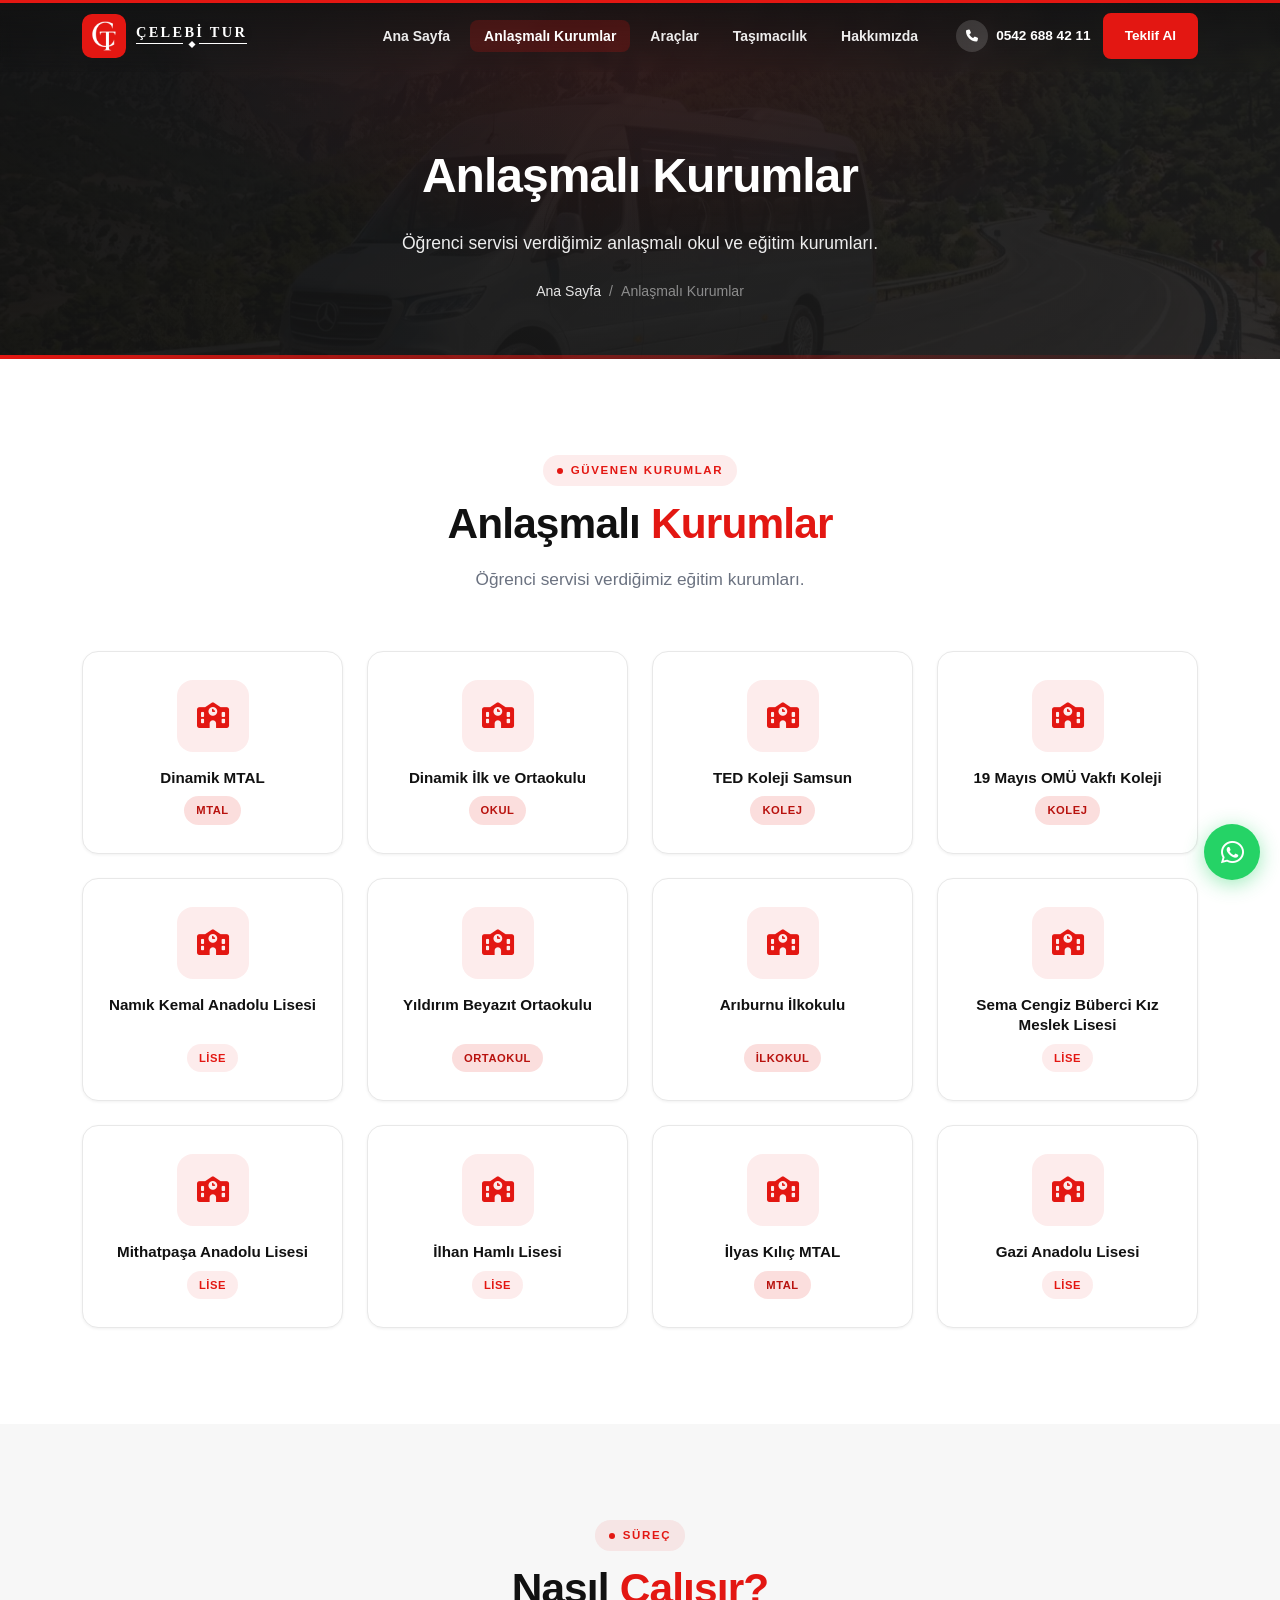
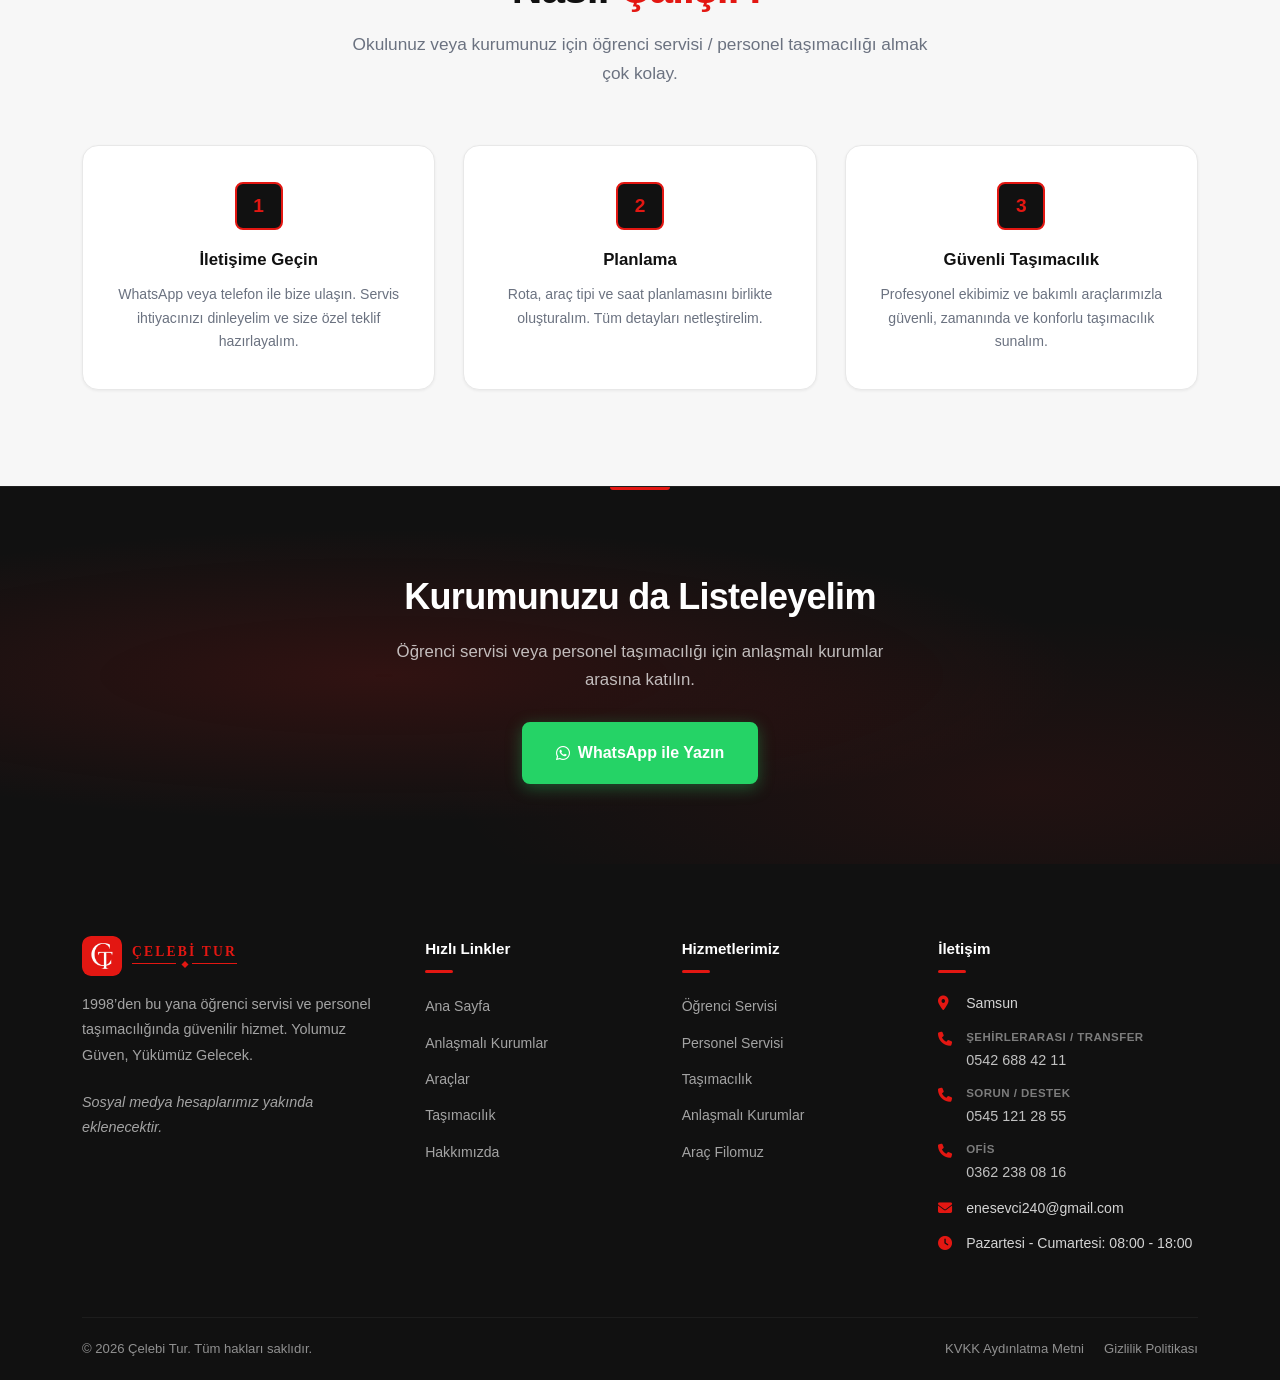
==== commit 3d90be23: "update wp" ====
--- a/anlasmali-kurumlar/index.html
+++ b/anlasmali-kurumlar/index.html
@@ -22,8 +22,8 @@
   <link rel="stylesheet" href="/css/style.css?v=20260712g">
   <link rel="stylesheet" href="/css/header.css?v=20260712i">
   <link rel="stylesheet" href="/css/footer.css?v=20260712h">
-  <link rel="stylesheet" href="/css/components.css?v=20260712g">
-  <link rel="stylesheet" href="/css/mobile.css?v=20260712g">
+  <link rel="stylesheet" href="/css/components.css?v=20260712n">
+  <link rel="stylesheet" href="/css/mobile.css?v=20260712n">
   <link rel="stylesheet" href="/css/pages/kurumlar.css?v=20260712g">
   <link rel="icon" href="/images/favicon.svg" type="image/svg+xml">
   <link rel="icon" href="/images/apple-touch-icon.png" sizes="180x180">
@@ -215,7 +215,7 @@
           <h4>İletişim</h4>
           <ul class="footer-contact">
             <li><i class="fas fa-map-marker-alt" aria-hidden="true"></i> <a href="#" data-maps-link target="_blank" rel="noopener noreferrer"><span data-address>Samsun</span></a></li>
-            <li><i class="fas fa-phone" aria-hidden="true"></i> <a href="#" data-phone-tel><span data-phone>0542 688 42 11</span></a></li>
+            <li hidden data-contact-phones-anchor></li>
             <li><i class="fas fa-envelope" aria-hidden="true"></i> <a href="#" data-email-link><span data-email>enesevci240@gmail.com</span></a></li>
             <li><i class="fas fa-clock" aria-hidden="true"></i> <span data-hours>Pazartesi - Cumartesi: 08:00 - 18:00</span></li>
           </ul>
@@ -231,13 +231,13 @@
     </div>
   </footer>
 
-  <a href="#" class="whatsapp-float" data-whatsapp aria-label="WhatsApp ile iletişime geçin">
+  <button type="button" class="whatsapp-float" data-whatsapp-chooser aria-label="WhatsApp ile iletişime geçin" aria-haspopup="dialog">
     <span class="whatsapp-float__tooltip">Bize Yazın</span>
-    <i class="fab fa-whatsapp"></i>
-  </a>
-
-  <script src="/js/config.js?v=20260712g"></script>
-  <script src="/js/main.js?v=20260712g"></script>
+    <i class="fab fa-whatsapp" aria-hidden="true"></i>
+  </button>
+
+  <script src="/js/config.js?v=20260712k"></script>
+  <script src="/js/main.js?v=20260712n"></script>
   <script src="/js/animations.js?v=20260712g"></script>
 </body>
 </html>
--- a/css/components.css
+++ b/css/components.css
@@ -337,6 +337,9 @@
   font-size: 1.65rem;
   box-shadow: 0 4px 20px rgba(37, 211, 102, 0.45);
   transition: transform var(--transition), box-shadow var(--transition);
+  border: none;
+  cursor: pointer;
+  padding: 0;
 }
 
 .whatsapp-float:hover {
@@ -346,6 +349,179 @@
 
 .whatsapp-float__tooltip {
   display: none;
+}
+
+.wa-chooser-root {
+  position: fixed;
+  inset: 0;
+  z-index: 1001;
+  display: flex;
+  align-items: center;
+  justify-content: center;
+  padding: max(16px, var(--safe-top)) 16px max(16px, var(--safe-bottom));
+  box-sizing: border-box;
+  pointer-events: none;
+}
+
+.wa-chooser-root[hidden] {
+  display: none !important;
+}
+
+.wa-chooser-root:not([hidden]) {
+  display: flex;
+  pointer-events: auto;
+}
+
+.wa-chooser-backdrop {
+  position: absolute;
+  inset: 0;
+  z-index: 0;
+  margin: 0;
+  padding: 0;
+  border: none;
+  background: rgba(17, 17, 17, 0.5);
+  cursor: pointer;
+}
+
+.wa-chooser {
+  position: relative;
+  z-index: 1;
+  width: min(400px, 100%);
+  max-height: calc(100% - 8px);
+  overflow-x: hidden;
+  overflow-y: auto;
+  -webkit-overflow-scrolling: touch;
+  background: var(--color-white);
+  border-radius: 16px;
+  box-shadow: var(--shadow-lg);
+  border: 1px solid var(--color-border);
+  padding: 18px 16px 16px;
+  box-sizing: border-box;
+  pointer-events: auto;
+}
+
+body.wa-chooser-open {
+  overflow: hidden;
+  touch-action: none;
+}
+
+body.wa-chooser-open .whatsapp-float {
+  visibility: hidden;
+  pointer-events: none;
+}
+
+.wa-chooser__title {
+  font-size: 0.95rem;
+  font-weight: 700;
+  color: var(--color-text);
+  margin: 0 28px 14px 0;
+}
+
+.wa-chooser__close {
+  position: absolute;
+  top: 10px;
+  right: 10px;
+  width: 32px;
+  height: 32px;
+  border: none;
+  background: transparent;
+  font-size: 1.4rem;
+  line-height: 1;
+  color: var(--color-text-muted);
+  cursor: pointer;
+  border-radius: var(--radius-sm);
+}
+
+.wa-chooser__close:hover {
+  background: var(--color-bg-alt);
+  color: var(--color-text);
+}
+
+.wa-chooser__list {
+  display: flex;
+  flex-direction: column;
+  gap: 8px;
+}
+
+.wa-chooser__item {
+  display: flex;
+  align-items: flex-start;
+  gap: 12px;
+  padding: 12px;
+  border-radius: var(--radius-sm);
+  border: 1px solid var(--color-border);
+  color: var(--color-text);
+  transition: border-color var(--transition), background var(--transition);
+}
+
+.wa-chooser__item:hover {
+  border-color: rgba(37, 211, 102, 0.55);
+  background: rgba(37, 211, 102, 0.06);
+}
+
+.wa-chooser__item i {
+  width: 36px;
+  height: 36px;
+  border-radius: var(--radius-sm);
+  background: rgba(37, 211, 102, 0.12);
+  color: var(--color-whatsapp);
+  display: flex;
+  align-items: center;
+  justify-content: center;
+  flex-shrink: 0;
+}
+
+.wa-chooser__item--call i {
+  background: var(--color-primary-soft);
+  color: var(--color-primary);
+}
+
+.wa-chooser__item strong {
+  display: block;
+  font-size: 0.88rem;
+  margin-bottom: 2px;
+}
+
+.wa-chooser__item small {
+  display: block;
+  font-size: 0.78rem;
+  color: var(--color-text-muted);
+  line-height: 1.4;
+}
+
+.footer-contact__phone {
+  align-items: flex-start;
+}
+
+.footer-contact__phone-wrap {
+  display: flex;
+  flex-direction: column;
+  gap: 2px;
+  min-width: 0;
+}
+
+.footer-contact__phone-label {
+  font-size: 0.72rem;
+  font-weight: 600;
+  letter-spacing: 0.04em;
+  text-transform: uppercase;
+  opacity: 0.55;
+}
+
+.footer-contact__phone a {
+  font-size: 0.9rem;
+  opacity: 0.9;
+}
+
+.contact-info-list .footer-contact__phone-label {
+  color: var(--color-text-muted);
+  opacity: 1;
+}
+
+.contact-info-list li {
+  display: flex;
+  align-items: flex-start;
+  gap: 12px;
 }
 
 .cta-banner {
@@ -501,7 +677,38 @@
     width: 52px;
     height: 52px;
     font-size: 1.5rem;
-    right: 16px;
+    right: max(16px, var(--safe-right));
     bottom: calc(16px + var(--safe-bottom));
   }
-}
+
+  .wa-chooser-root {
+    align-items: center;
+    padding: 20px 16px;
+    padding-bottom: max(20px, var(--safe-bottom));
+  }
+
+  .wa-chooser {
+    width: 100%;
+    max-height: min(78vh, 520px);
+    border-radius: 16px;
+    padding: 20px 16px 16px;
+  }
+
+  .wa-chooser__title {
+    font-size: 1.05rem;
+    margin-bottom: 16px;
+  }
+
+  .wa-chooser__item {
+    padding: 14px 12px;
+    min-height: 56px;
+  }
+
+  .wa-chooser__item strong {
+    font-size: 0.92rem;
+  }
+
+  .wa-chooser__item small {
+    font-size: 0.8rem;
+  }
+}
--- a/css/mobile.css
+++ b/css/mobile.css
@@ -329,12 +329,56 @@
 
   .partners-marquee {
     padding: 28px 0;
+    position: relative;
+  }
+
+  .partners-marquee::before,
+  .partners-marquee::after {
+    content: '';
+    position: absolute;
+    top: 0;
+    bottom: 0;
+    width: 36px;
+    z-index: 1;
+    pointer-events: none;
+  }
+
+  .partners-marquee::before {
+    left: 0;
+    background: linear-gradient(90deg, var(--color-bg-alt), transparent);
+  }
+
+  .partners-marquee::after {
+    right: 0;
+    background: linear-gradient(270deg, var(--color-bg-alt), transparent);
   }
 
   .partners-marquee__item {
-    min-width: 130px;
-    padding: 12px 20px;
-    font-size: 0.82rem;
+    min-width: auto;
+    max-width: none;
+    white-space: nowrap;
+    padding: 12px 18px;
+    font-size: 0.8rem;
+  }
+
+  .cta-banner__title {
+    font-size: clamp(1.35rem, 6vw, 1.75rem);
+    padding: 0 4px;
+  }
+
+  .cta-banner__text {
+    font-size: 0.9rem;
+    line-height: 1.65;
+    max-width: 28em;
+    margin-left: auto;
+    margin-right: auto;
+  }
+
+  .cta-banner__actions .btn {
+    min-height: 48px;
+    justify-content: center;
+    white-space: normal;
+    text-align: center;
   }
 
   .whatsapp-float {
@@ -344,6 +388,40 @@
     bottom: calc(16px + var(--safe-bottom));
   }
 
+  .wa-chooser-root {
+    align-items: center;
+    padding: 24px 16px;
+    padding-bottom: max(24px, var(--safe-bottom));
+  }
+
+  .wa-chooser {
+    width: 100%;
+    max-height: min(75vh, 480px);
+    border-radius: 16px;
+    padding: 20px 16px 16px;
+  }
+
+  .wa-chooser__list {
+    gap: 10px;
+  }
+
+  .wa-chooser__item {
+    padding: 14px 12px;
+  }
+
+  .footer-contact__phone-wrap {
+    min-width: 0;
+  }
+
+  .footer-contact__phone {
+    word-break: break-word;
+  }
+
+  .footer-brand p,
+  .footer-col a {
+    overflow-wrap: anywhere;
+  }
+
   .tour-tabs {
     max-width: 100%;
     margin-left: 0;
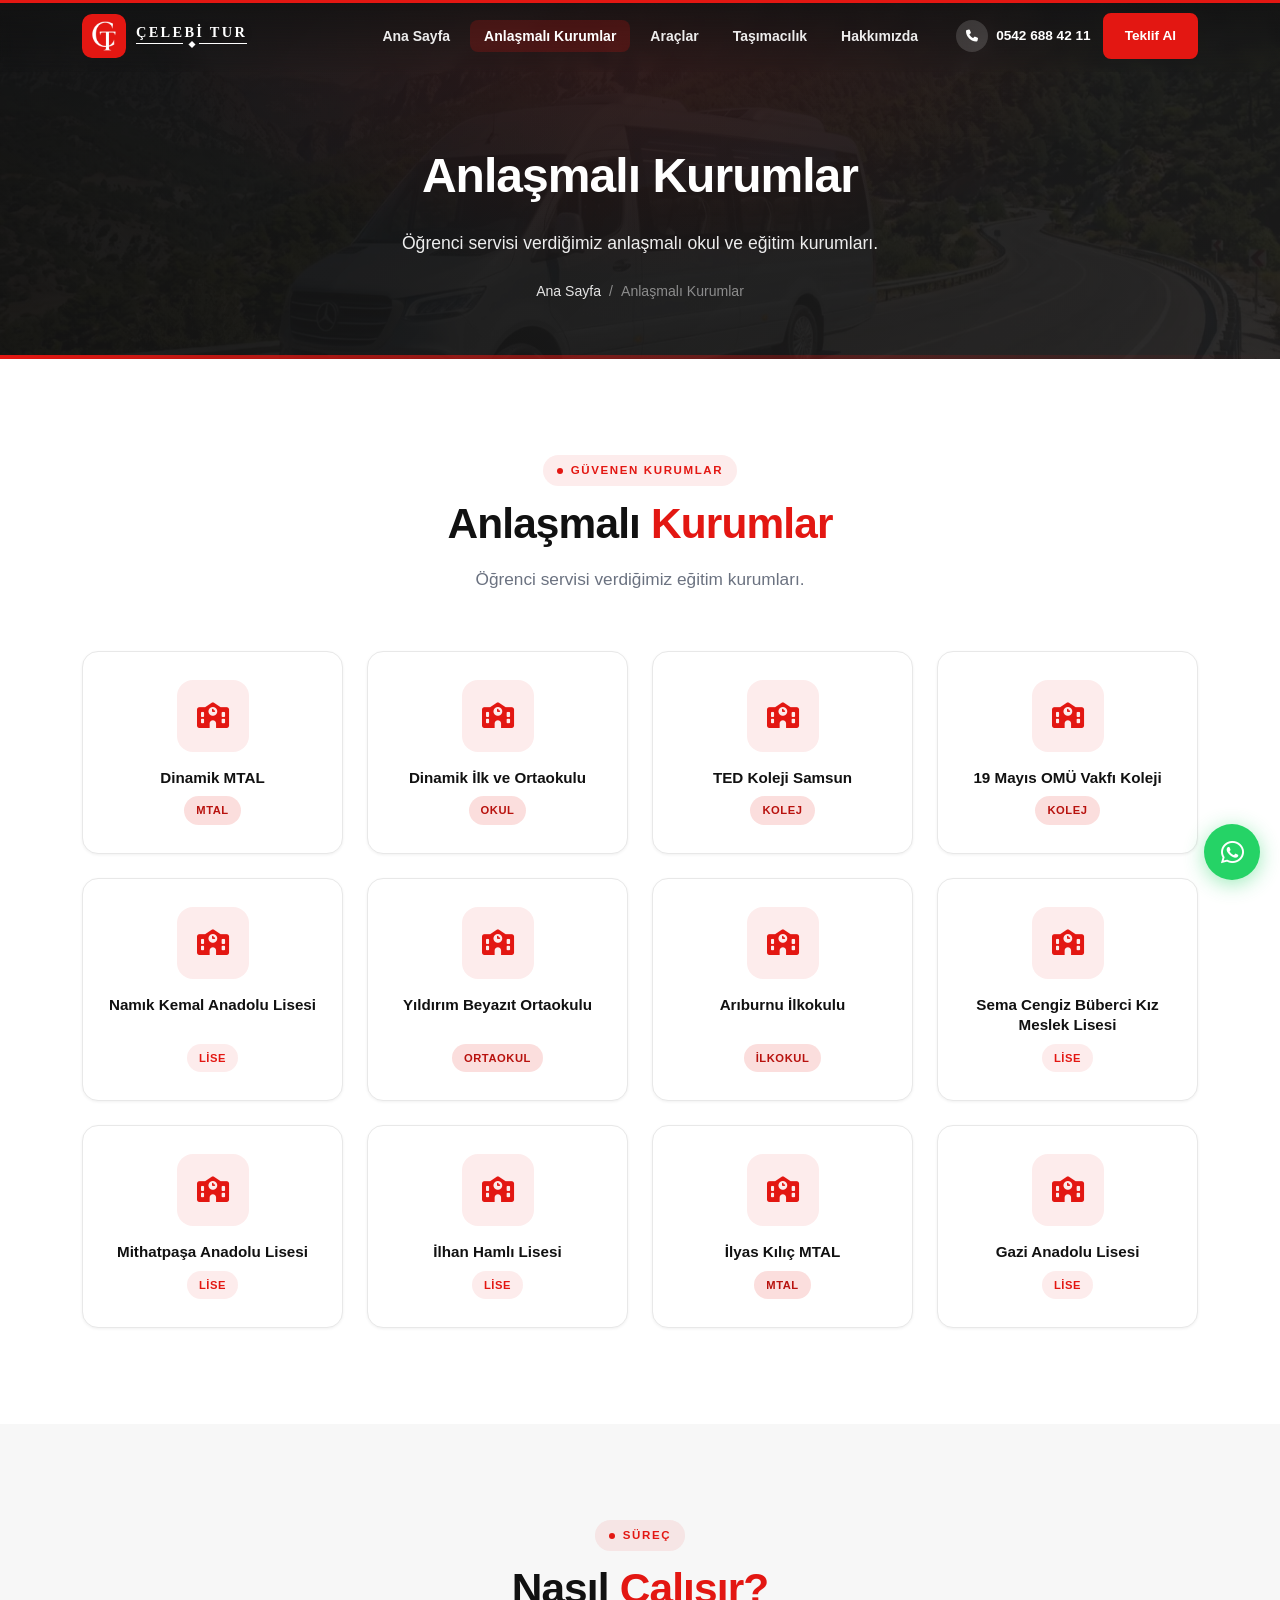
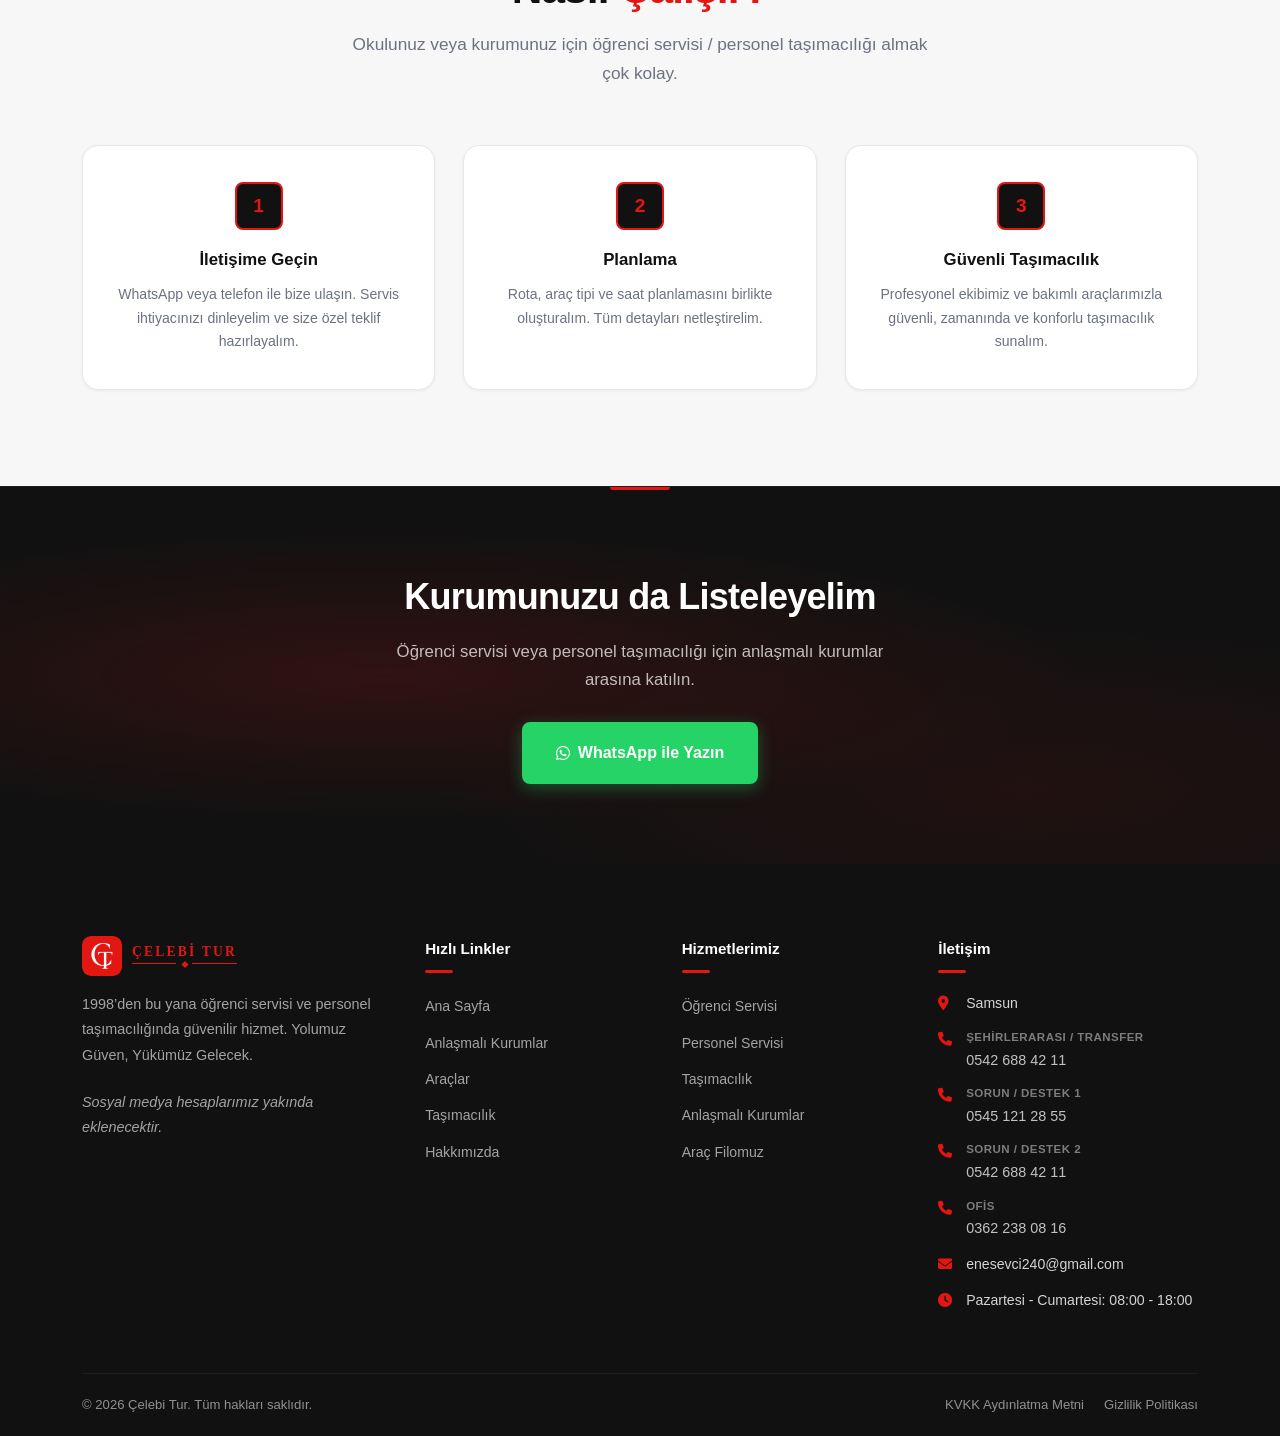
==== commit 2233465b: "update wp" ====
--- a/anlasmali-kurumlar/index.html
+++ b/anlasmali-kurumlar/index.html
@@ -22,7 +22,7 @@
   <link rel="stylesheet" href="/css/style.css?v=20260712g">
   <link rel="stylesheet" href="/css/header.css?v=20260712i">
   <link rel="stylesheet" href="/css/footer.css?v=20260712h">
-  <link rel="stylesheet" href="/css/components.css?v=20260712n">
+  <link rel="stylesheet" href="/css/components.css?v=20260712o">
   <link rel="stylesheet" href="/css/mobile.css?v=20260712n">
   <link rel="stylesheet" href="/css/pages/kurumlar.css?v=20260712g">
   <link rel="icon" href="/images/favicon.svg" type="image/svg+xml">
@@ -236,8 +236,8 @@
     <i class="fab fa-whatsapp" aria-hidden="true"></i>
   </button>
 
-  <script src="/js/config.js?v=20260712k"></script>
-  <script src="/js/main.js?v=20260712n"></script>
+  <script src="/js/config.js?v=20260712o"></script>
+  <script src="/js/main.js?v=20260712o"></script>
   <script src="/js/animations.js?v=20260712g"></script>
 </body>
 </html>
--- a/css/components.css
+++ b/css/components.css
@@ -476,6 +476,19 @@
   color: var(--color-primary);
 }
 
+.wa-chooser__item--back i {
+  background: var(--color-bg-alt);
+  color: var(--color-text-muted);
+}
+
+button.wa-chooser__item {
+  width: 100%;
+  font: inherit;
+  text-align: left;
+  cursor: pointer;
+  background: var(--color-white);
+}
+
 .wa-chooser__item strong {
   display: block;
   font-size: 0.88rem;
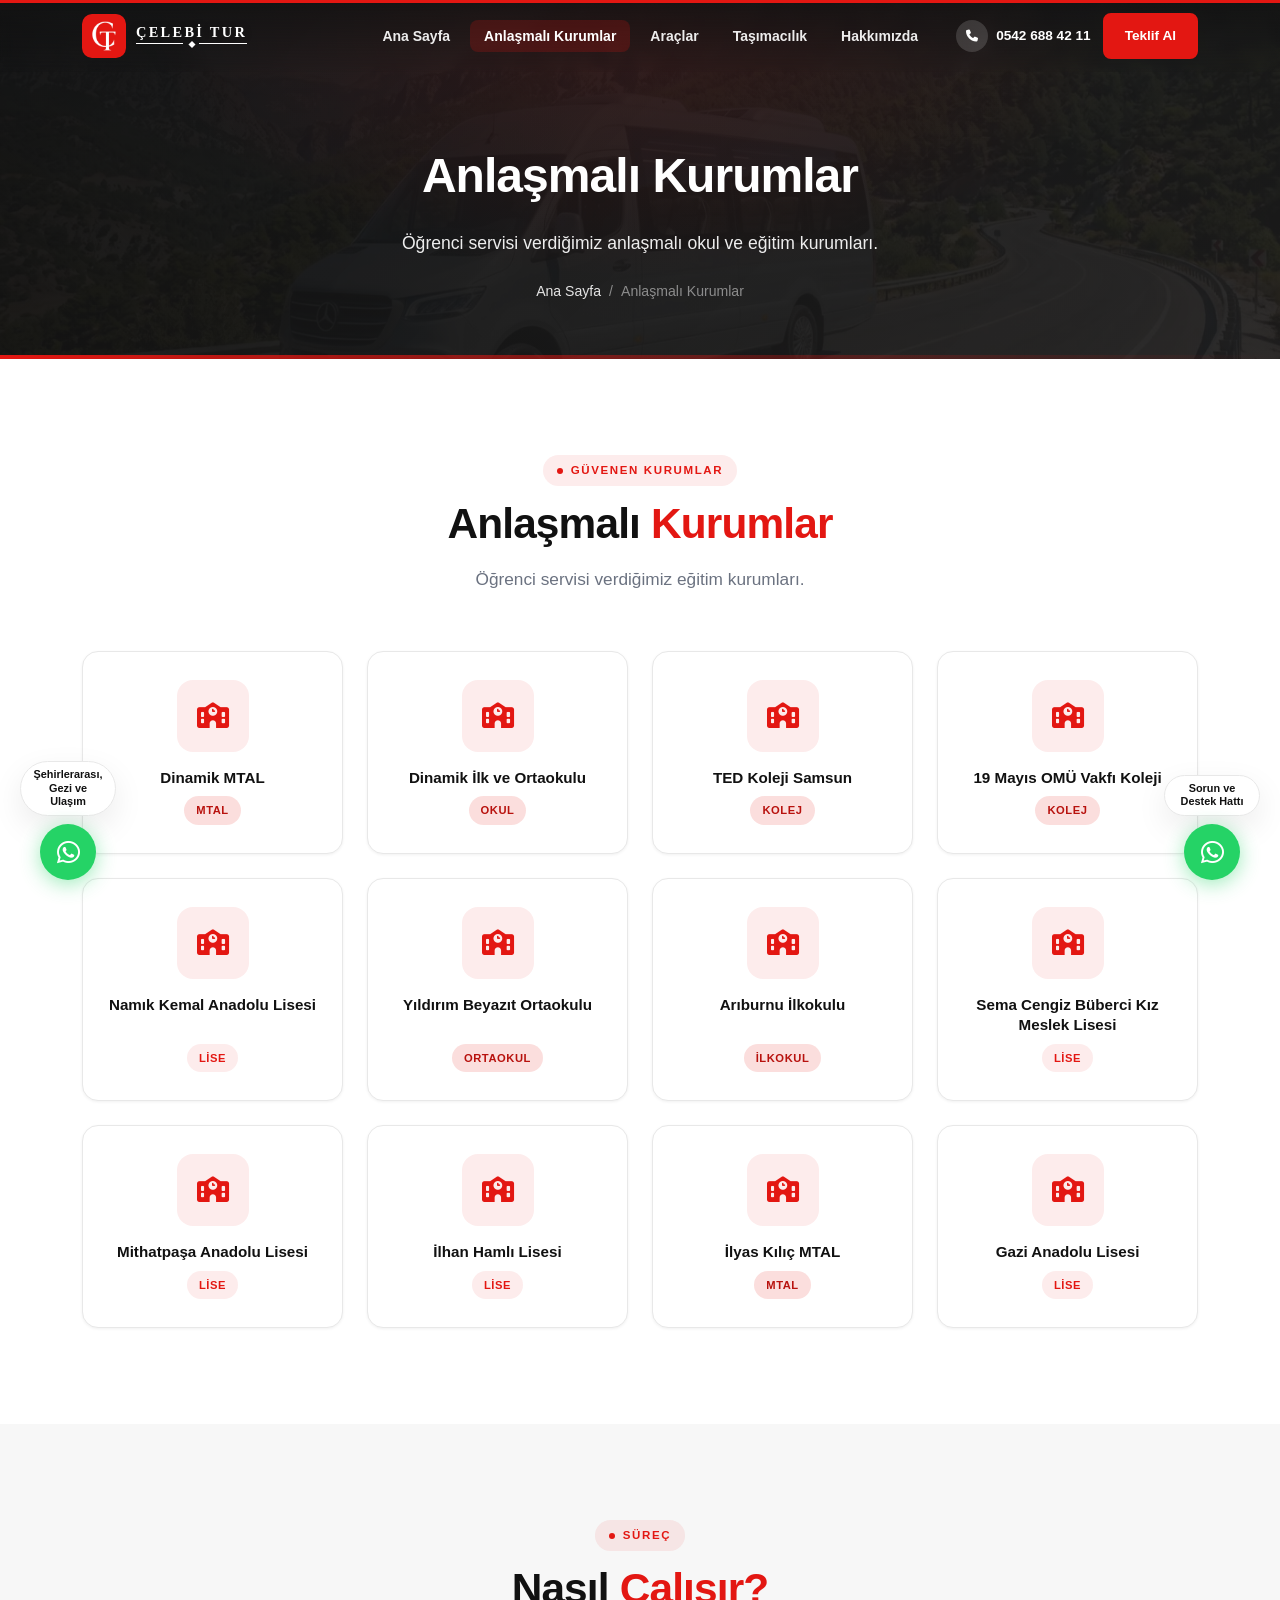
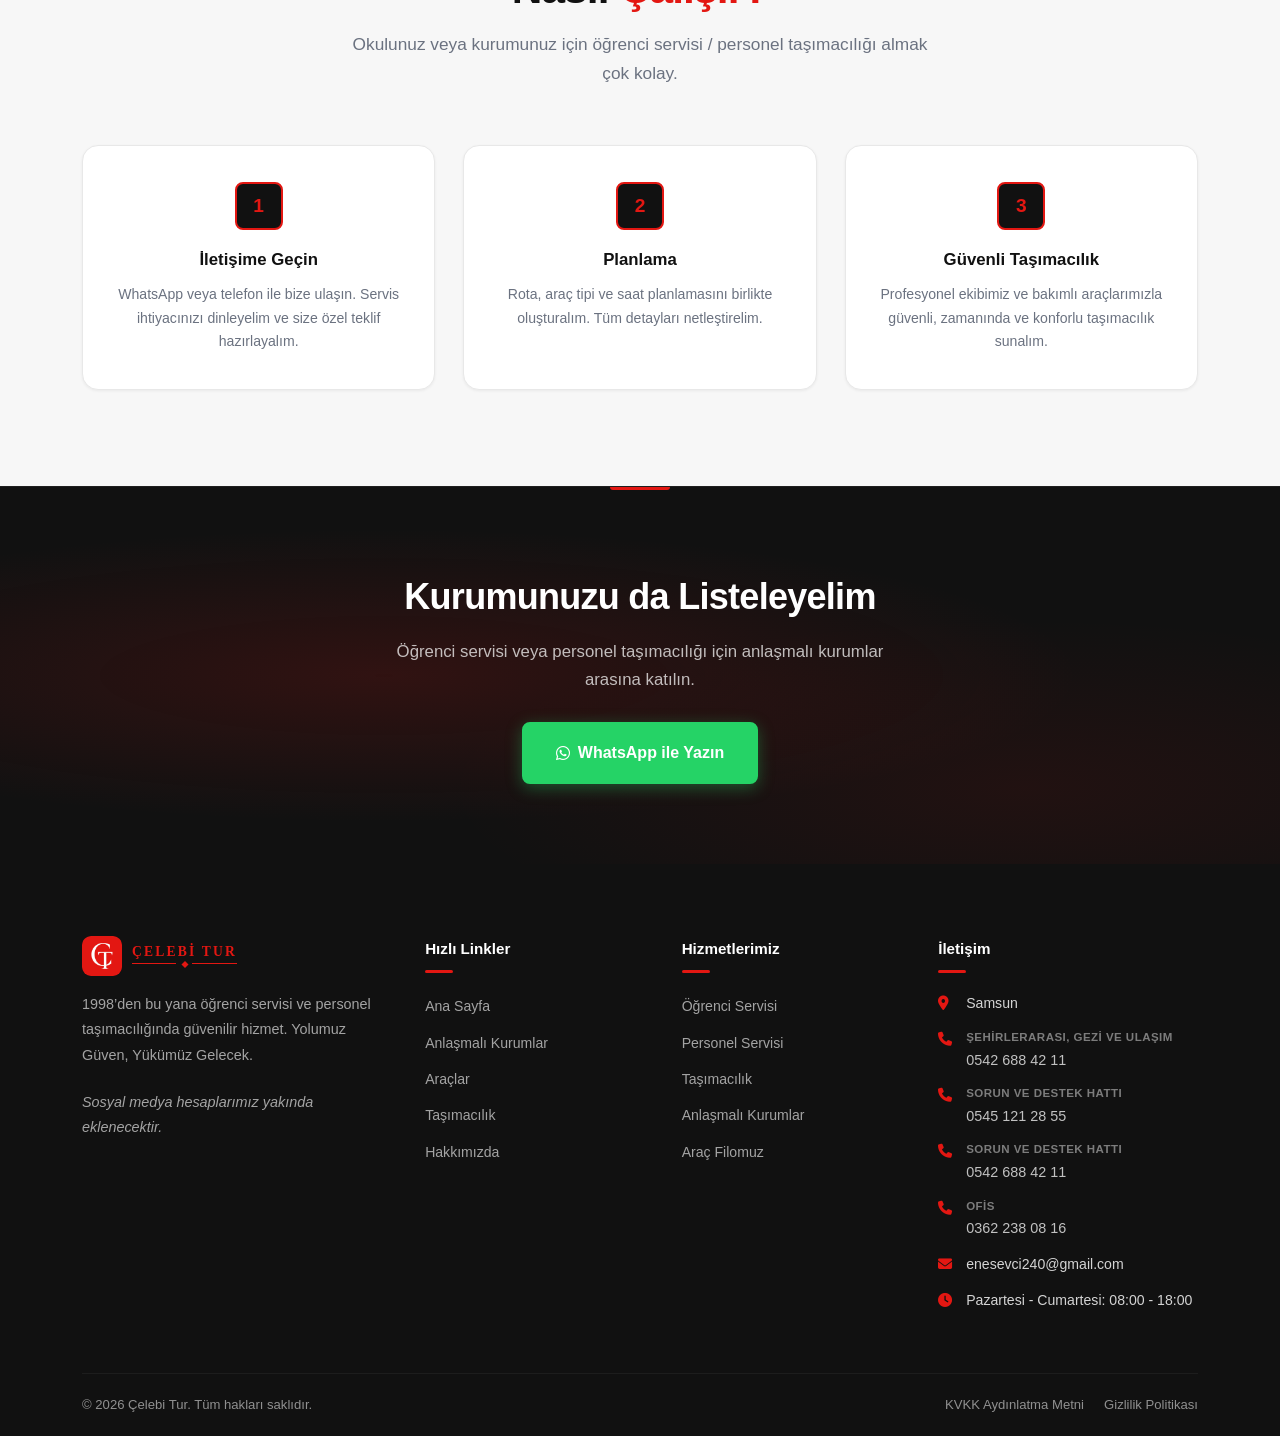
==== commit 0c6b32fb: "wp updates" ====
--- a/anlasmali-kurumlar/index.html
+++ b/anlasmali-kurumlar/index.html
@@ -22,8 +22,8 @@
   <link rel="stylesheet" href="/css/style.css?v=20260712g">
   <link rel="stylesheet" href="/css/header.css?v=20260712i">
   <link rel="stylesheet" href="/css/footer.css?v=20260712h">
-  <link rel="stylesheet" href="/css/components.css?v=20260712o">
-  <link rel="stylesheet" href="/css/mobile.css?v=20260712n">
+  <link rel="stylesheet" href="/css/components.css?v=20260713b">
+  <link rel="stylesheet" href="/css/mobile.css?v=20260713b">
   <link rel="stylesheet" href="/css/pages/kurumlar.css?v=20260712g">
   <link rel="icon" href="/images/favicon.svg" type="image/svg+xml">
   <link rel="icon" href="/images/apple-touch-icon.png" sizes="180x180">
@@ -231,13 +231,21 @@
     </div>
   </footer>
 
-  <button type="button" class="whatsapp-float" data-whatsapp-chooser aria-label="WhatsApp ile iletişime geçin" aria-haspopup="dialog">
-    <span class="whatsapp-float__tooltip">Bize Yazın</span>
-    <i class="fab fa-whatsapp" aria-hidden="true"></i>
-  </button>
-
-  <script src="/js/config.js?v=20260712o"></script>
-  <script src="/js/main.js?v=20260712o"></script>
+  <div class="floating-contact floating-contact--support">
+    <span class="floating-contact__label">Sorun ve Destek Hattı</span>
+    <button type="button" class="whatsapp-float" data-whatsapp-chooser data-wa-mode="support" aria-label="Sorun ve destek hattı için WhatsApp" aria-haspopup="dialog">
+      <i class="fab fa-whatsapp" aria-hidden="true"></i>
+    </button>
+  </div>
+  <div class="floating-contact floating-contact--intercity">
+    <span class="floating-contact__label">Şehirlerarası, Gezi ve Ulaşım</span>
+    <button type="button" class="whatsapp-float" data-whatsapp-chooser data-wa-mode="intercity" aria-label="Şehirlerarası, gezi ve ulaşım için WhatsApp" aria-haspopup="dialog">
+      <i class="fab fa-whatsapp" aria-hidden="true"></i>
+    </button>
+  </div>
+
+  <script src="/js/config.js?v=20260713a"></script>
+  <script src="/js/main.js?v=20260713a"></script>
   <script src="/js/animations.js?v=20260712g"></script>
 </body>
 </html>
--- a/css/components.css
+++ b/css/components.css
@@ -321,10 +321,42 @@
   font-weight: 600;
 }
 
-.whatsapp-float {
+.floating-contact {
   position: fixed;
   bottom: calc(20px + var(--safe-bottom));
-  right: 20px;
+  z-index: 999;
+  display: flex;
+  flex-direction: column;
+  align-items: center;
+  gap: 8px;
+}
+
+.floating-contact--support {
+  right: max(20px, var(--safe-right));
+}
+
+.floating-contact--intercity {
+  left: max(20px, var(--safe-left));
+}
+
+.floating-contact__label {
+  display: block;
+  max-width: 96px;
+  padding: 6px 10px;
+  background: var(--color-white);
+  color: var(--color-text);
+  border: 1px solid var(--color-border);
+  border-radius: 999px;
+  box-shadow: var(--shadow-md);
+  font-size: 0.68rem;
+  font-weight: 700;
+  line-height: 1.25;
+  text-align: center;
+  white-space: normal;
+}
+
+.whatsapp-float {
+  position: relative;
   z-index: 999;
   width: 56px;
   height: 56px;
@@ -340,15 +372,12 @@
   border: none;
   cursor: pointer;
   padding: 0;
+  flex-shrink: 0;
 }
 
 .whatsapp-float:hover {
   transform: scale(1.06);
   box-shadow: 0 6px 28px rgba(37, 211, 102, 0.55);
-}
-
-.whatsapp-float__tooltip {
-  display: none;
 }
 
 .wa-chooser-root {
@@ -405,7 +434,7 @@
   touch-action: none;
 }
 
-body.wa-chooser-open .whatsapp-float {
+body.wa-chooser-open .floating-contact {
   visibility: hidden;
   pointer-events: none;
 }
@@ -686,12 +715,28 @@
     max-width: 320px;
   }
 
+  .floating-contact {
+    bottom: calc(16px + var(--safe-bottom));
+  }
+
+  .floating-contact--support {
+    right: max(16px, var(--safe-right));
+  }
+
+  .floating-contact--intercity {
+    left: max(16px, var(--safe-left));
+  }
+
+  .floating-contact__label {
+    max-width: 84px;
+    font-size: 0.64rem;
+    padding: 5px 8px;
+  }
+
   .whatsapp-float {
     width: 52px;
     height: 52px;
     font-size: 1.5rem;
-    right: max(16px, var(--safe-right));
-    bottom: calc(16px + var(--safe-bottom));
   }
 
   .wa-chooser-root {
--- a/css/mobile.css
+++ b/css/mobile.css
@@ -381,11 +381,21 @@
     text-align: center;
   }
 
+  .floating-contact {
+    bottom: calc(16px + var(--safe-bottom));
+  }
+
+  .floating-contact--support {
+    right: max(16px, var(--safe-right));
+  }
+
+  .floating-contact--intercity {
+    left: max(16px, var(--safe-left));
+  }
+
   .whatsapp-float {
     width: 54px;
     height: 54px;
-    right: max(16px, var(--safe-right));
-    bottom: calc(16px + var(--safe-bottom));
   }
 
   .wa-chooser-root {
@@ -474,6 +484,18 @@
   .feature-box {
     padding: 14px 8px;
   }
+
+  .floating-contact__label {
+    max-width: 72px;
+    font-size: 0.6rem;
+    padding: 4px 7px;
+  }
+
+  .whatsapp-float {
+    width: 46px;
+    height: 46px;
+    font-size: 1.35rem;
+  }
 }
 
 /* Masaüstü görünümü koru — sadece mobil breakpoint'lerde geçerli */
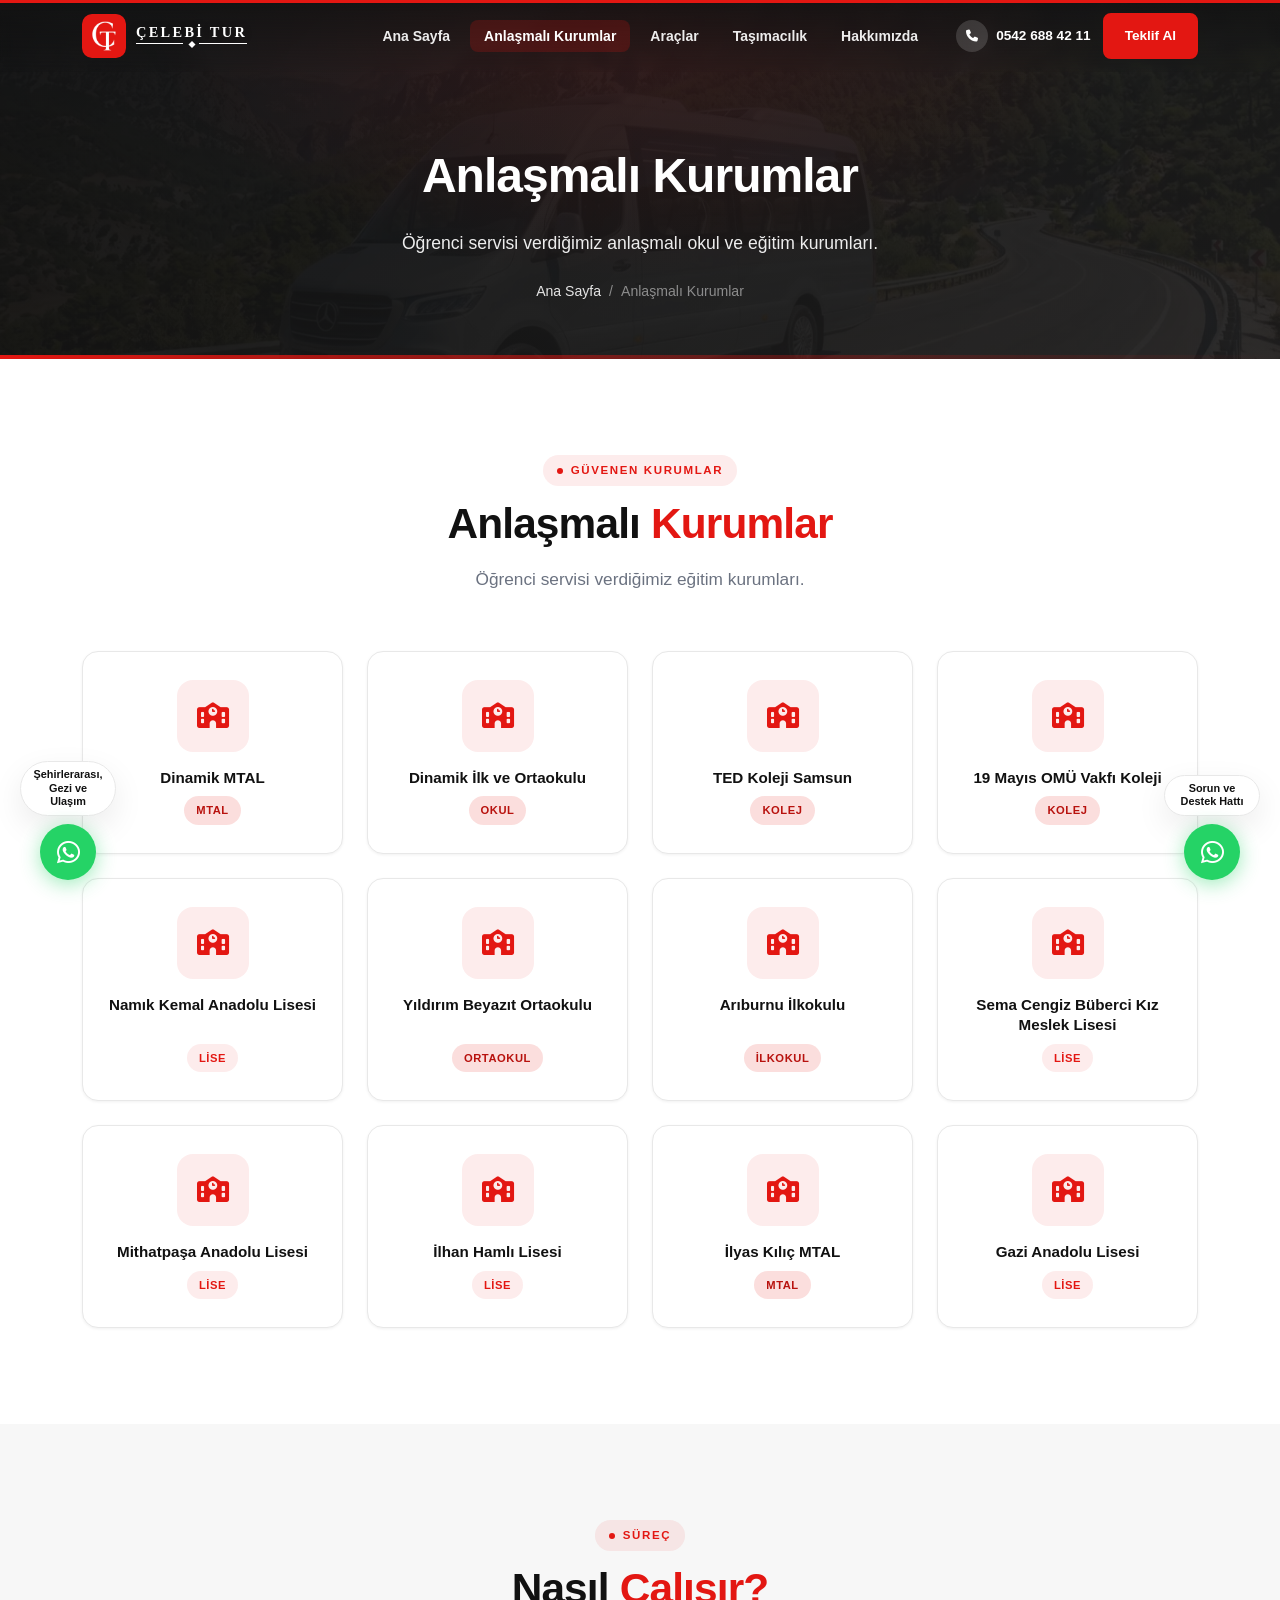
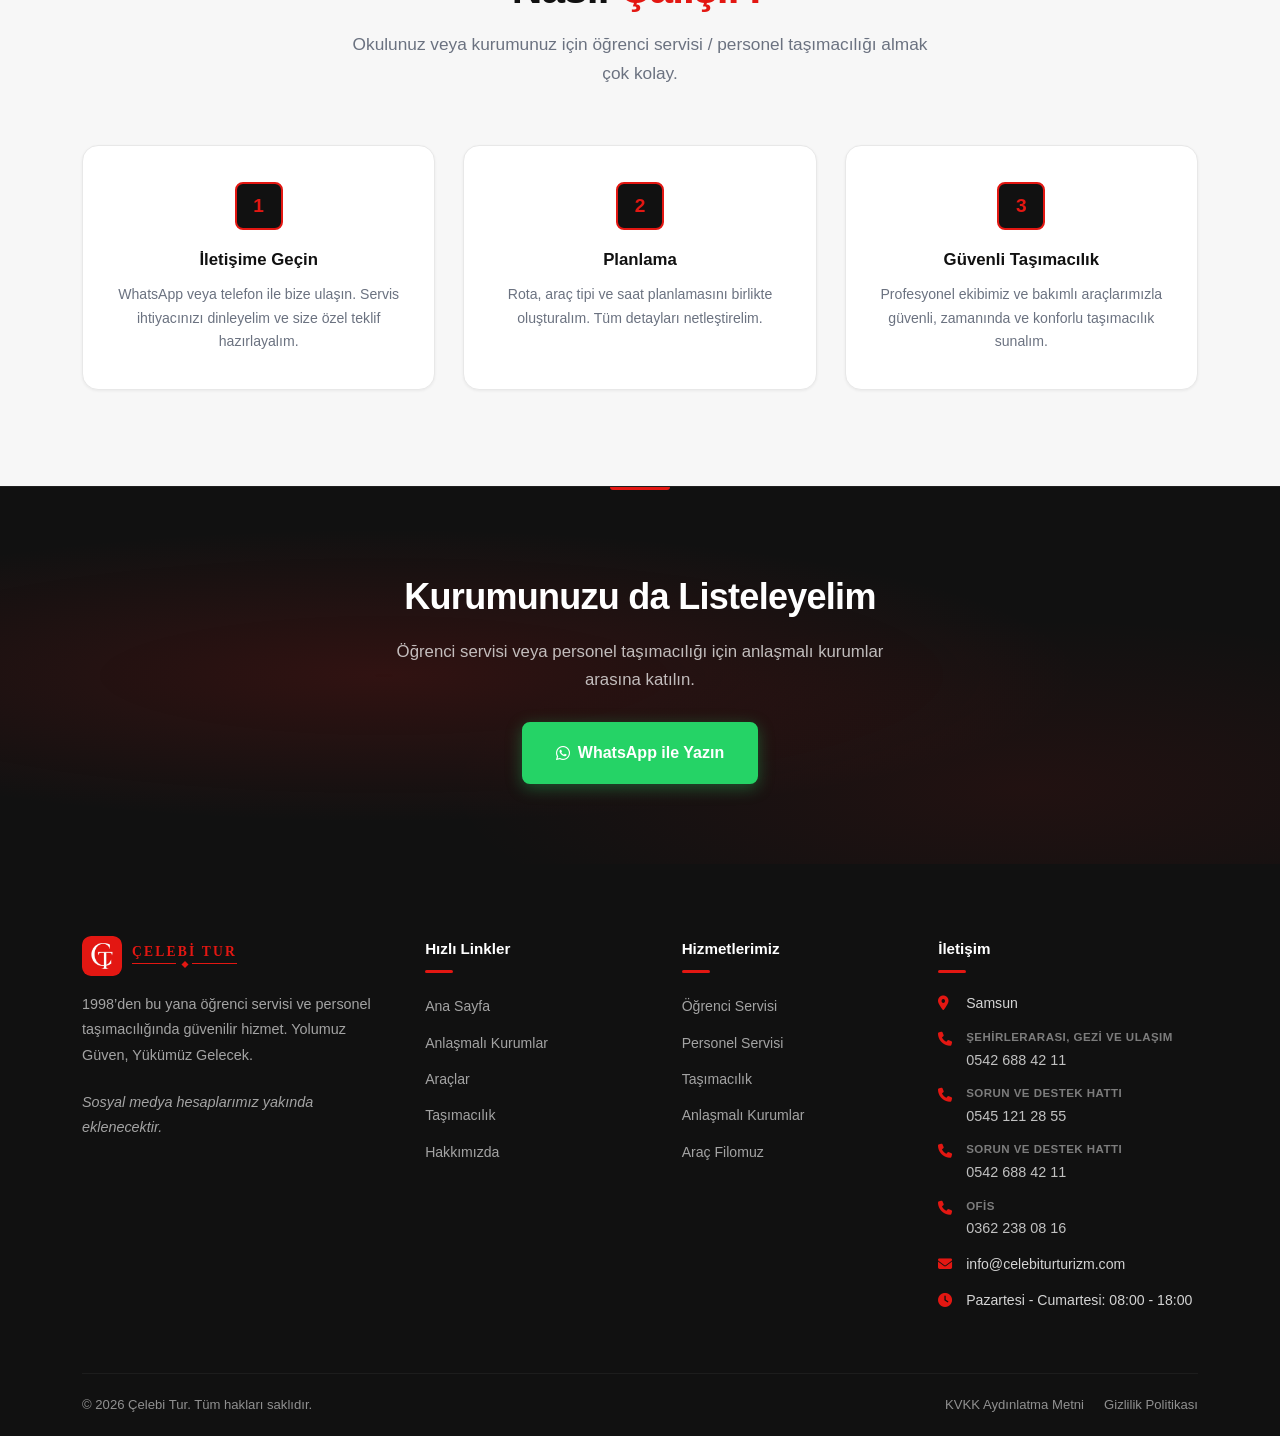
==== commit 9bb692fe: "updates" ====
--- a/anlasmali-kurumlar/index.html
+++ b/anlasmali-kurumlar/index.html
@@ -10,6 +10,7 @@
   <meta property="og:title" content="Anlaşmalı Kurumlar | Çelebi Tur">
   <meta property="og:description" content="Öğrenci servisi ve personel taşımacılığında güvendiğimiz okul ve kurumlarla çalışıyoruz.">
   <meta property="og:type" content="website">
+  <meta property="og:site_name" content="Çelebi Tur">
   <link rel="canonical" href="https://celebiturturizm.com/anlasmali-kurumlar/">
   <meta property="og:url" content="https://celebiturturizm.com/anlasmali-kurumlar/">
   <meta property="og:image" content="https://celebiturturizm.com/images/logo-header.png">
@@ -22,7 +23,7 @@
   <link rel="stylesheet" href="/css/style.css?v=20260712g">
   <link rel="stylesheet" href="/css/header.css?v=20260712i">
   <link rel="stylesheet" href="/css/footer.css?v=20260712h">
-  <link rel="stylesheet" href="/css/components.css?v=20260713b">
+  <link rel="stylesheet" href="/css/components.css?v=20260713c">
   <link rel="stylesheet" href="/css/mobile.css?v=20260713b">
   <link rel="stylesheet" href="/css/pages/kurumlar.css?v=20260712g">
   <link rel="icon" href="/images/favicon.svg" type="image/svg+xml">
@@ -216,7 +217,7 @@
           <ul class="footer-contact">
             <li><i class="fas fa-map-marker-alt" aria-hidden="true"></i> <a href="#" data-maps-link target="_blank" rel="noopener noreferrer"><span data-address>Samsun</span></a></li>
             <li hidden data-contact-phones-anchor></li>
-            <li><i class="fas fa-envelope" aria-hidden="true"></i> <a href="#" data-email-link><span data-email>enesevci240@gmail.com</span></a></li>
+            <li><i class="fas fa-envelope" aria-hidden="true"></i> <a href="#" data-email-link><span data-email>info@celebiturturizm.com</span></a></li>
             <li><i class="fas fa-clock" aria-hidden="true"></i> <span data-hours>Pazartesi - Cumartesi: 08:00 - 18:00</span></li>
           </ul>
         </div>
@@ -244,7 +245,7 @@
     </button>
   </div>
 
-  <script src="/js/config.js?v=20260713a"></script>
+  <script src="/js/config.js?v=20260725a"></script>
   <script src="/js/main.js?v=20260713a"></script>
   <script src="/js/animations.js?v=20260712g"></script>
 </body>
--- a/css/components.css
+++ b/css/components.css
@@ -224,6 +224,34 @@
   line-height: 1.55;
 }
 
+.stats-section {
+  background: var(--color-dark);
+  padding: clamp(48px, 6vw, 72px) 0;
+  position: relative;
+  border-top: 1px solid rgba(255, 255, 255, 0.06);
+}
+
+.stats-section::before {
+  content: '';
+  position: absolute;
+  top: 0;
+  left: 50%;
+  transform: translateX(-50%);
+  width: 80px;
+  height: 3px;
+  background: var(--color-primary);
+  border-radius: 0 0 4px 4px;
+}
+
+.stats-section .container {
+  position: relative;
+  z-index: 1;
+}
+
+.stats-section .grid-4 {
+  gap: 8px;
+}
+
 .stat-item {
   text-align: center;
   padding: 20px 12px;
